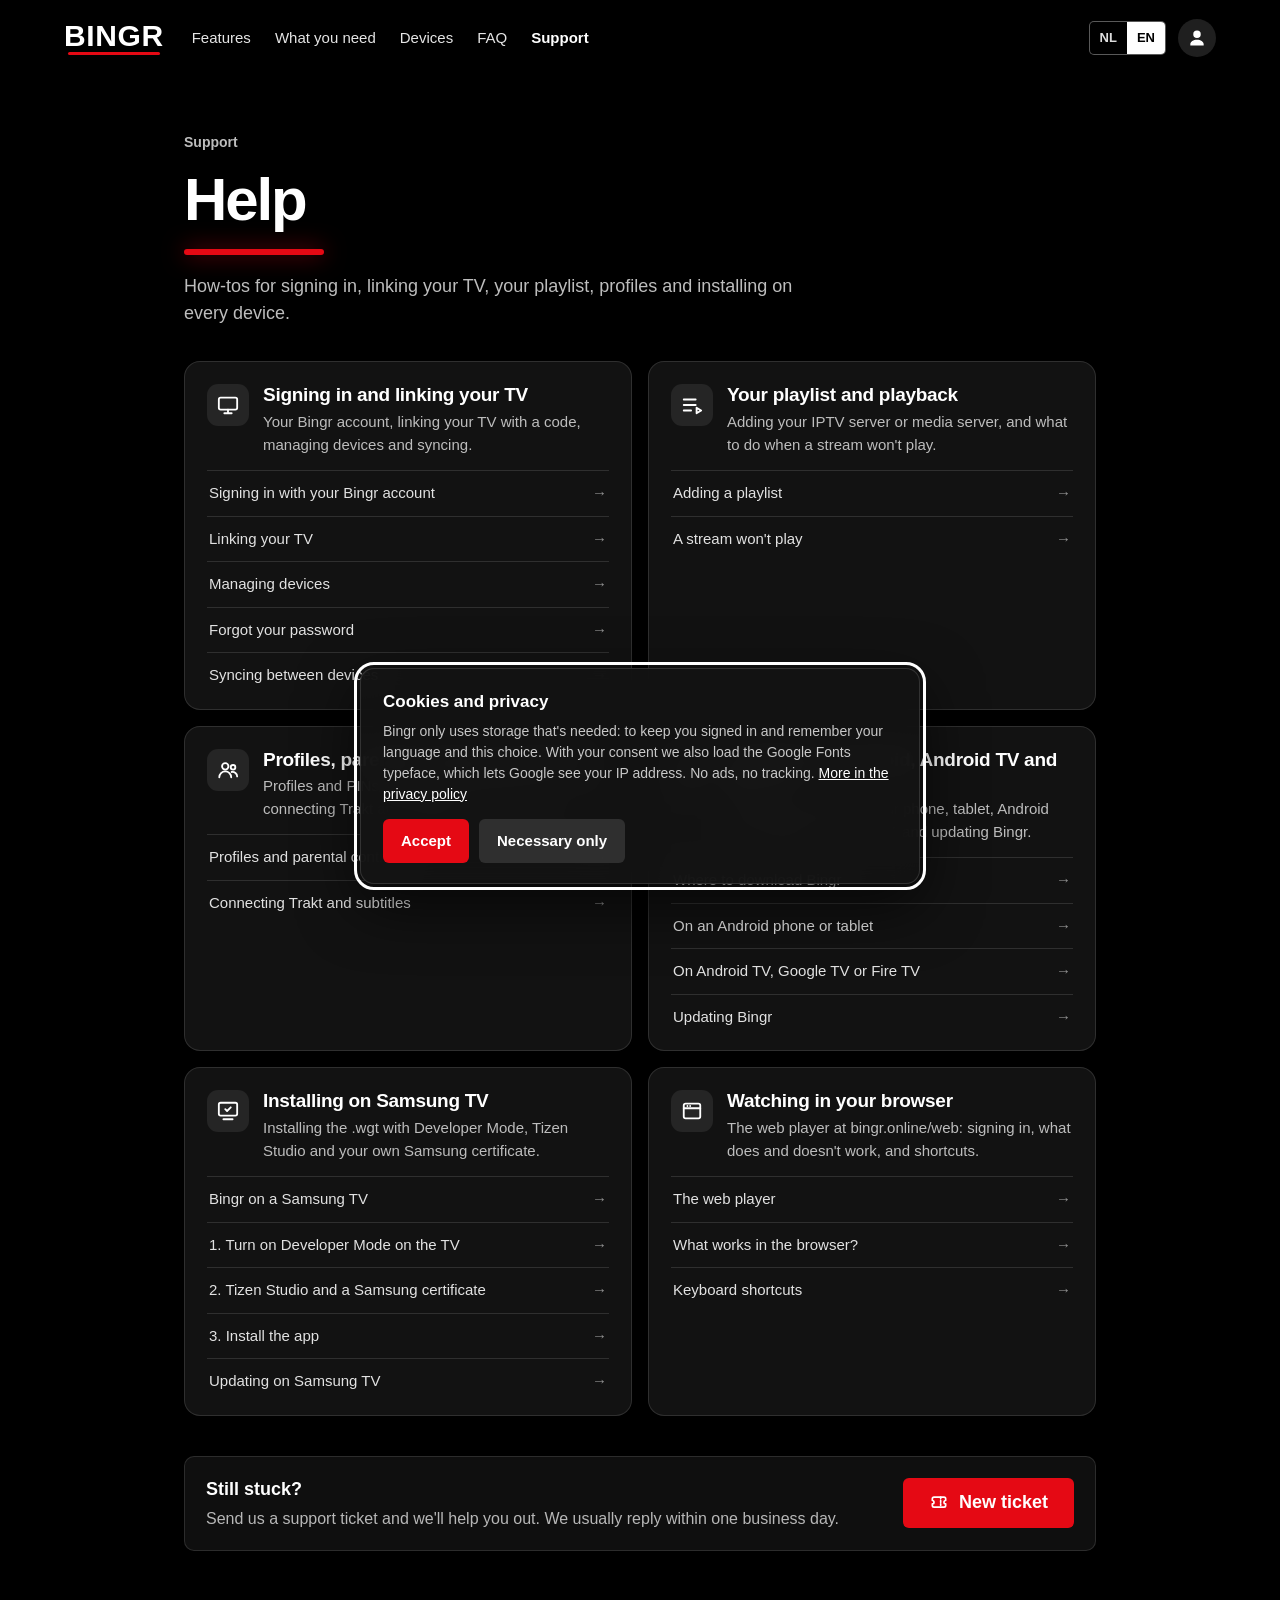
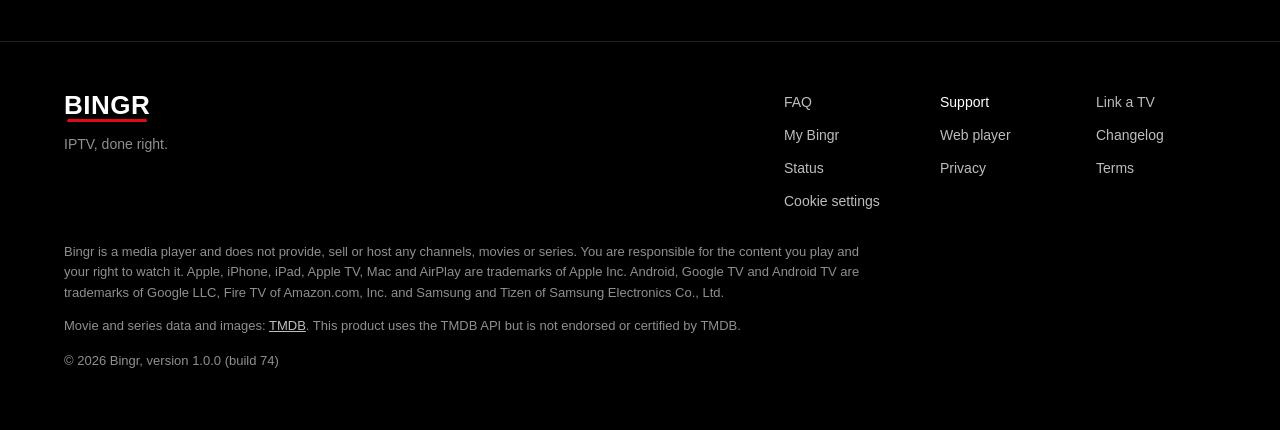
==== site/hulp/index.html @ 93a13988 "'Kijk in je browser' uit de bovenbalk, downloads tijdelijk niet beschikbaar, kijklimieten 1 en 3 Co-" ====
<!doctype html>
<html lang="nl">
<head>
<meta charset="utf-8">
<meta name="viewport" content="width=device-width, initial-scale=1">
<title>Hulp · Bingr Support</title>
<meta name="bingr-app" content="support">
<meta name="description" content="Hulp bij Bingr: inloggen, je tv koppelen, je IPTV-server toevoegen, installeren op Android, Fire TV en Samsung TV, en kijken in je browser.">
<meta property="og:title" content="Hulp · Bingr Support">
<meta property="og:description" content="Hulp bij Bingr: inloggen, je tv koppelen, je IPTV-server toevoegen, installeren op Android, Fire TV en Samsung TV, en kijken in je browser.">
<meta property="og:image" content="https://bingr.online/assets/img/en/tv_home.jpg">
<link rel="canonical" href="https://support.bingr.online/hulp/">
<meta name="theme-color" content="#000000">
<link rel="icon" href="../favicon.png">
<link rel="apple-touch-icon" href="../apple-touch-icon.png">
<link rel="stylesheet" href="../assets/css/site.css?v=2">
<link rel="stylesheet" href="../assets/css/support.css?v=97">
<script src="../assets/js/consent.js" data-base="https://bingr.online/"></script>
</head>
<body class="sub-page">
<nav id="nav" aria-label="Hoofdmenu">
  <div class="wrap">
    <a href="https://bingr.online/" class="logo" aria-label="Bingr">BINGR</a>
    <div class="links">
      <a href="https://bingr.online/index.html#features" data-s="nav.features">Functies</a>
      <a href="https://bingr.online/index.html#start" data-s="nav.start">Wat heb je nodig</a>
      <a href="https://bingr.online/index.html#download" data-s="nav.platforms">Apparaten</a>
      <a href="https://bingr.online/index.html#faq">FAQ</a>
      <a href="../" aria-current="page">Support</a>
    </div>
    <div class="right">
      <div class="lang" role="group" aria-label="Language"><button type="button" data-lang="nl">NL</button><button type="button" data-lang="en">EN</button></div>
      <span data-userbtn style="display:inline-flex"></span>
    </div>
  </div>
</nav>
<main><div class="wrap mid"><div data-l="nl">
<div class="crumbs" role="navigation" aria-label="Kruimelpad"><a href="../">Support</a></div>
<header class="phead"><h1 class="ttl">Hulp</h1><p class="sub">Uitleg over inloggen, je tv koppelen, je afspeellijst, profielen en installeren op elk apparaat.</p></header>
<div class="hcats"><section class="panel hcat"><a class="hcat-h" href="inloggen/"><span class="ic"><svg viewBox="0 0 24 24" fill="none" stroke="currentColor" stroke-width="2" stroke-linecap="round" stroke-linejoin="round" aria-hidden="true"><rect x="2" y="4" width="20" height="13" rx="2"/><path d="M8 21h8M12 17v4"/></svg></span><span><span class="h3">Inloggen en je tv koppelen</span><span class="lead">Je Bingr-account, je tv koppelen met een code, apparaten beheren en synchroniseren.</span></span></a><ul><li><a href="inloggen/#account">Inloggen met je Bingr-account</a></li><li><a href="inloggen/#koppelen">Je tv koppelen</a></li><li><a href="inloggen/#apparaten">Apparaten beheren</a></li><li><a href="inloggen/#wachtwoord">Wachtwoord vergeten</a></li><li><a href="inloggen/#sync">Synchroniseren tussen apparaten</a></li></ul></section><section class="panel hcat"><a class="hcat-h" href="afspeellijst/"><span class="ic"><svg viewBox="0 0 24 24" fill="none" stroke="currentColor" stroke-width="2" stroke-linecap="round" stroke-linejoin="round" aria-hidden="true"><path d="M3 6h13M3 12h13M3 18h8"/><path d="M17 15l5 3-5 3z"/></svg></span><span><span class="h3">Je afspeellijst en afspelen</span><span class="lead">Je IPTV-server of mediaserver toevoegen, en wat je doet als een stream niet afspeelt.</span></span></a><ul><li><a href="afspeellijst/#server">Een afspeellijst toevoegen</a></li><li><a href="afspeellijst/#afspelen">Een stream speelt niet af</a></li></ul></section><section class="panel hcat"><a class="hcat-h" href="profielen/"><span class="ic"><svg viewBox="0 0 24 24" fill="none" stroke="currentColor" stroke-width="2" stroke-linecap="round" stroke-linejoin="round" aria-hidden="true"><circle cx="9" cy="8" r="3.5"/><path d="M2.5 20a6.5 6.5 0 0 1 13 0"/><circle cx="17.5" cy="9" r="2.5"/><path d="M16 14.2a5 5 0 0 1 6 4.8"/></svg></span><span><span class="h3">Profielen, kinderslot en Trakt</span><span class="lead">Profielen en pincodes, een leeftijdsgrens instellen, en Trakt en ondertitels koppelen.</span></span></a><ul><li><a href="profielen/#profielen">Profielen en kinderslot</a></li><li><a href="profielen/#trakt">Trakt en ondertitels koppelen</a></li></ul></section><section class="panel hcat"><a class="hcat-h" href="installeren/"><span class="ic"><svg viewBox="0 0 24 24" fill="none" stroke="currentColor" stroke-width="2" stroke-linecap="round" stroke-linejoin="round" aria-hidden="true"><path d="M12 3v12M7 10l5 5 5-5"/><path d="M4 17v2a2 2 0 0 0 2 2h12a2 2 0 0 0 2-2v-2"/></svg></span><span><span class="h3">Installeren op Android, Android TV en Fire TV</span><span class="lead">De APK installeren op je telefoon, tablet, Android TV, Google TV of Fire TV, en Bingr bijwerken.</span></span></a><ul><li><a href="installeren/#installeren">Waar download je Bingr?</a></li><li><a href="installeren/#android">Op een Android-telefoon of -tablet</a></li><li><a href="installeren/#androidtv">Op Android TV, Google TV of Fire TV</a></li><li><a href="installeren/#updaten">Bingr bijwerken</a></li></ul></section><section class="panel hcat"><a class="hcat-h" href="samsung/"><span class="ic"><svg viewBox="0 0 24 24" fill="none" stroke="currentColor" stroke-width="2" stroke-linecap="round" stroke-linejoin="round" aria-hidden="true"><rect x="2" y="3" width="20" height="14" rx="2"/><path d="M7 21h10"/><path d="M9 10l2 2 4-4"/></svg></span><span><span class="h3">Installeren op Samsung TV</span><span class="lead">De .wgt installeren met de ontwikkelaarsmodus, Tizen Studio en een eigen Samsung-certificaat.</span></span></a><ul><li><a href="samsung/#samsung">Bingr op een Samsung TV</a></li><li><a href="samsung/#ontwikkelaarsmodus">1. Ontwikkelaarsmodus aanzetten op de tv</a></li><li><a href="samsung/#certificaat">2. Tizen Studio en een Samsung-certificaat</a></li><li><a href="samsung/#app">3. De app installeren</a></li><li><a href="samsung/#updaten">Samsung TV bijwerken</a></li></ul></section><section class="panel hcat"><a class="hcat-h" href="browser/"><span class="ic"><svg viewBox="0 0 24 24" fill="none" stroke="currentColor" stroke-width="2" stroke-linecap="round" stroke-linejoin="round" aria-hidden="true"><rect x="3" y="4" width="18" height="16" rx="2"/><path d="M3 9h18M7 6.5h.01M10 6.5h.01"/></svg></span><span><span class="h3">Kijken in je browser</span><span class="lead">De webspeler op bingr.online/web: inloggen, wat wel en niet werkt, en sneltoetsen.</span></span></a><ul><li><a href="browser/#browser">De webspeler</a></li><li><a href="browser/#beperkingen">Wat werkt er in de browser?</a></li><li><a href="browser/#sneltoetsen">Sneltoetsen</a></li></ul></section></div>
<div class="hfoot"><div class="ticket-cta"><div><b>Kom je er niet uit?</b><span>Stuur ons een supportticket, dan helpen we je verder. We reageren meestal binnen één werkdag.</span></div><a class="btn red" href="../nieuw/"><svg viewBox="0 0 24 24" fill="none" stroke="currentColor" stroke-width="2" stroke-linecap="round" stroke-linejoin="round" aria-hidden="true"><path d="M4 7a2 2 0 0 1 2-2h12a2 2 0 0 1 2 2v2a2 2 0 0 0 0 4v2a2 2 0 0 1-2 2H6a2 2 0 0 1-2-2v-2a2 2 0 0 0 0-4z"/><path d="M14 5v12" stroke-dasharray="2 2"/></svg>Nieuw ticket</a></div></div>
</div>
<div data-l="en" hidden>
<div class="crumbs" role="navigation" aria-label="Breadcrumb"><a href="../">Support</a></div>
<header class="phead"><h1 class="ttl">Help</h1><p class="sub">How-tos for signing in, linking your TV, your playlist, profiles and installing on every device.</p></header>
<div class="hcats"><section class="panel hcat"><a class="hcat-h" href="inloggen/"><span class="ic"><svg viewBox="0 0 24 24" fill="none" stroke="currentColor" stroke-width="2" stroke-linecap="round" stroke-linejoin="round" aria-hidden="true"><rect x="2" y="4" width="20" height="13" rx="2"/><path d="M8 21h8M12 17v4"/></svg></span><span><span class="h3">Signing in and linking your TV</span><span class="lead">Your Bingr account, linking your TV with a code, managing devices and syncing.</span></span></a><ul><li><a href="inloggen/#account">Signing in with your Bingr account</a></li><li><a href="inloggen/#koppelen">Linking your TV</a></li><li><a href="inloggen/#apparaten">Managing devices</a></li><li><a href="inloggen/#wachtwoord">Forgot your password</a></li><li><a href="inloggen/#sync">Syncing between devices</a></li></ul></section><section class="panel hcat"><a class="hcat-h" href="afspeellijst/"><span class="ic"><svg viewBox="0 0 24 24" fill="none" stroke="currentColor" stroke-width="2" stroke-linecap="round" stroke-linejoin="round" aria-hidden="true"><path d="M3 6h13M3 12h13M3 18h8"/><path d="M17 15l5 3-5 3z"/></svg></span><span><span class="h3">Your playlist and playback</span><span class="lead">Adding your IPTV server or media server, and what to do when a stream won't play.</span></span></a><ul><li><a href="afspeellijst/#server">Adding a playlist</a></li><li><a href="afspeellijst/#afspelen">A stream won't play</a></li></ul></section><section class="panel hcat"><a class="hcat-h" href="profielen/"><span class="ic"><svg viewBox="0 0 24 24" fill="none" stroke="currentColor" stroke-width="2" stroke-linecap="round" stroke-linejoin="round" aria-hidden="true"><circle cx="9" cy="8" r="3.5"/><path d="M2.5 20a6.5 6.5 0 0 1 13 0"/><circle cx="17.5" cy="9" r="2.5"/><path d="M16 14.2a5 5 0 0 1 6 4.8"/></svg></span><span><span class="h3">Profiles, parental controls and Trakt</span><span class="lead">Profiles and PINs, setting an age limit, and connecting Trakt and subtitles.</span></span></a><ul><li><a href="profielen/#profielen">Profiles and parental controls</a></li><li><a href="profielen/#trakt">Connecting Trakt and subtitles</a></li></ul></section><section class="panel hcat"><a class="hcat-h" href="installeren/"><span class="ic"><svg viewBox="0 0 24 24" fill="none" stroke="currentColor" stroke-width="2" stroke-linecap="round" stroke-linejoin="round" aria-hidden="true"><path d="M12 3v12M7 10l5 5 5-5"/><path d="M4 17v2a2 2 0 0 0 2 2h12a2 2 0 0 0 2-2v-2"/></svg></span><span><span class="h3">Installing on Android, Android TV and Fire TV</span><span class="lead">Installing the APK on your phone, tablet, Android TV, Google TV or Fire TV, and updating Bingr.</span></span></a><ul><li><a href="installeren/#installeren">Where to download Bingr</a></li><li><a href="installeren/#android">On an Android phone or tablet</a></li><li><a href="installeren/#androidtv">On Android TV, Google TV or Fire TV</a></li><li><a href="installeren/#updaten">Updating Bingr</a></li></ul></section><section class="panel hcat"><a class="hcat-h" href="samsung/"><span class="ic"><svg viewBox="0 0 24 24" fill="none" stroke="currentColor" stroke-width="2" stroke-linecap="round" stroke-linejoin="round" aria-hidden="true"><rect x="2" y="3" width="20" height="14" rx="2"/><path d="M7 21h10"/><path d="M9 10l2 2 4-4"/></svg></span><span><span class="h3">Installing on Samsung TV</span><span class="lead">Installing the .wgt with Developer Mode, Tizen Studio and your own Samsung certificate.</span></span></a><ul><li><a href="samsung/#samsung">Bingr on a Samsung TV</a></li><li><a href="samsung/#ontwikkelaarsmodus">1. Turn on Developer Mode on the TV</a></li><li><a href="samsung/#certificaat">2. Tizen Studio and a Samsung certificate</a></li><li><a href="samsung/#app">3. Install the app</a></li><li><a href="samsung/#updaten">Updating on Samsung TV</a></li></ul></section><section class="panel hcat"><a class="hcat-h" href="browser/"><span class="ic"><svg viewBox="0 0 24 24" fill="none" stroke="currentColor" stroke-width="2" stroke-linecap="round" stroke-linejoin="round" aria-hidden="true"><rect x="3" y="4" width="18" height="16" rx="2"/><path d="M3 9h18M7 6.5h.01M10 6.5h.01"/></svg></span><span><span class="h3">Watching in your browser</span><span class="lead">The web player at bingr.online/web: signing in, what does and doesn't work, and shortcuts.</span></span></a><ul><li><a href="browser/#browser">The web player</a></li><li><a href="browser/#beperkingen">What works in the browser?</a></li><li><a href="browser/#sneltoetsen">Keyboard shortcuts</a></li></ul></section></div>
<div class="hfoot"><div class="ticket-cta"><div><b>Still stuck?</b><span>Send us a support ticket and we'll help you out. We usually reply within one business day.</span></div><a class="btn red" href="../nieuw/"><svg viewBox="0 0 24 24" fill="none" stroke="currentColor" stroke-width="2" stroke-linecap="round" stroke-linejoin="round" aria-hidden="true"><path d="M4 7a2 2 0 0 1 2-2h12a2 2 0 0 1 2 2v2a2 2 0 0 0 0 4v2a2 2 0 0 1-2 2H6a2 2 0 0 1-2-2v-2a2 2 0 0 0 0-4z"/><path d="M14 5v12" stroke-dasharray="2 2"/></svg>New ticket</a></div></div>
</div></div></main>
<footer>
  <div class="wrap">
    <div class="top">
      <div><a href="https://bingr.online/" class="logo">BINGR</a><div style="margin-top:12px" data-s="foot.tag">IPTV zoals het hoort.</div></div>
      <div class="flinks">
        <a href="https://bingr.online/index.html#faq">FAQ</a>
        <a href="../" aria-current="page">Support</a>
        <a href="https://bingr.online/koppelen/" data-s="foot.pair">Tv koppelen</a>
        <a href="https://bingr.online/account/" data-s="foot.account">Mijn Bingr</a>
        <a href="https://bingr.online/web/" data-s="foot.web">Webspeler</a>
        <a href="https://bingr.online/changelog/">Changelog</a>
        <a href="https://bingr.online/status/">Status</a>
        <a href="https://bingr.online/privacy.html" data-s="foot.privacy">Privacy</a>
        <a href="https://bingr.online/voorwaarden/" data-s="foot.terms">Voorwaarden</a>
        <a href="#" data-consent-link onclick="BingrConsent.open();return false" data-s="foot.cookies">Cookie-instellingen</a>
      </div>
    </div>
    <p class="disc" data-s="foot.disc">Bingr is een mediaspeler en levert, verkoopt of host geen zenders, films of series. Je bent zelf verantwoordelijk voor de content die je afspeelt en het recht om die te bekijken. Apple, iPhone, iPad, Apple TV, Mac en AirPlay zijn handelsmerken van Apple Inc. Android, Google TV en Android TV zijn handelsmerken van Google LLC, Fire TV van Amazon.com, Inc. en Samsung en Tizen van Samsung Electronics Co., Ltd.</p>
    <p class="disc tmdb" data-s="foot.tmdb">Film- en seriegegevens en afbeeldingen: <a href="https://www.themoviedb.org" rel="noopener">TMDB</a>. Dit product gebruikt de TMDB API maar is niet goedgekeurd of gecertificeerd door TMDB.</p>
    <p class="copy">© <span id="yr">2026</span> Bingr, <span data-s="foot.version">versie</span> <span data-build></span></p>
  </div>
</footer>
<script src="../assets/js/site.js?v=2" data-base="../"></script>
<script src="../assets/js/page.js?v=1" data-title-en="Help · Bingr Support" data-legacy=""></script>
<script src="../assets/js/userbtn.js?v=94" data-base="https://bingr.online/"></script>
</body>
</html>
---- site/assets/css/site.css ----
/* Bingr: gedeelde stijl voor alle pagina's van bingr.online (niet voor /web).
   Bron is de homepage: kleuren, letters, navigatie, knoppen, kopjes, FAQ en footer.
   Alles onder "Subpagina's" geldt alleen voor pagina's met <body class="sub">. */
:root{
  --red:#E50914;--red-hi:#ff2a35;
  --bg:#000;--s1:#121212;--s2:#1c1c1c;
  --line:#ffffff1f;--txt:#fff;--sec:#bdbdbd;--dim:#8f8f8f;
  --ok:#46d369;--warn:#ffc56b;--bad:#ff6b6b;
  --max:1200px;--g:24px;
}
*{box-sizing:border-box;margin:0;padding:0}
html{scroll-behavior:smooth}
body{background:var(--bg);color:var(--txt);font-family:Inter,-apple-system,BlinkMacSystemFont,"SF Pro Display","Segoe UI",Roboto,"Helvetica Neue",Arial,sans-serif;-webkit-font-smoothing:antialiased;line-height:1.5;overflow-x:hidden}
a{color:inherit}
img{display:block;max-width:100%;height:auto}
svg{flex:none}
.wrap{max-width:var(--max);margin:0 auto;padding:0 var(--g)}
section{scroll-margin-top:84px}
:focus-visible{outline:3px solid #fff;outline-offset:3px;border-radius:6px}
.sr{position:absolute;width:1px;height:1px;overflow:hidden;clip:rect(0 0 0 0);white-space:nowrap}

/* wordmark: the red bar under BINGR is the brand's own signature */
.logo{font-weight:900;letter-spacing:.02em;position:relative;display:inline-block;padding-bottom:.16em;line-height:1;text-decoration:none}
.logo::after{content:"";position:absolute;left:4%;right:4%;bottom:0;height:.11em;border-radius:1em;background:var(--red)}

/* buttons (.btn zonder kleur is rood, zoals .btn.red) */
.btn{display:inline-flex;align-items:center;justify-content:center;gap:10px;font-weight:700;border-radius:6px;padding:14px 26px;font-size:18px;line-height:1.2;cursor:pointer;border:0;text-decoration:none;transition:background .15s;background:var(--red);color:#fff;font-family:inherit}
.btn:hover{background:var(--red-hi)}
.btn.red{background:var(--red);color:#fff}.btn.red:hover{background:var(--red-hi)}
.btn.ghost{background:#ffffff26;color:#fff;box-shadow:inset 0 0 0 1px #ffffff33}.btn.ghost:hover{background:#ffffff38}
.btn.sm{padding:8px 16px;font-size:14px;border-radius:5px}
.btn svg{width:20px;height:20px}
.btn:disabled{opacity:.6;cursor:default}
.store{display:inline-flex;align-items:center;gap:10px;background:#fff;color:#000;border-radius:10px;padding:9px 18px 9px 14px;font-weight:600;text-decoration:none;transition:background .15s}
.store:hover{background:#e6e6e6}
.store svg{width:26px;height:26px}
.store small{display:block;font-size:11px;font-weight:500;line-height:1.1}
.store b{display:block;font-size:18px;line-height:1.15;letter-spacing:-.01em}

/* nav */
nav{position:fixed;inset:0 0 auto 0;z-index:50;transition:background .3s}
nav.scrolled{background:#000000e6;backdrop-filter:blur(14px);-webkit-backdrop-filter:blur(14px);box-shadow:0 1px 0 var(--line)}
nav .wrap{display:flex;align-items:center;gap:28px;height:76px}
nav .logo{font-size:30px}
nav .links{display:flex;gap:24px;font-size:15px;font-weight:500;color:#e5e5e5}
nav .links a{text-decoration:none}
nav .links a:hover{color:#fff}
nav .right{margin-left:auto;display:flex;align-items:center;gap:12px}
.lang{display:flex;border:1px solid #ffffff59;border-radius:5px;overflow:hidden;font-size:13px;font-weight:600;background:#00000066}
.lang button{background:none;border:0;color:#ddd;padding:6px 10px;cursor:pointer;font:inherit}
.lang button.on{background:#fff;color:#000}

/* section headings */
.h2{font-size:clamp(28px,3.6vw,44px);font-weight:800;letter-spacing:-.025em;line-height:1.1}
.sub{color:var(--sec);font-size:18px;margin-top:10px;max-width:62ch}
.block{padding:70px 0}

/* faq */
.faq{max-width:900px}
.faq details{background:#2d2d2d;margin-bottom:8px}
.faq summary{list-style:none;cursor:pointer;padding:22px 24px;font-size:clamp(17px,2vw,21px);font-weight:500;display:flex;justify-content:space-between;align-items:center;gap:20px}
.faq summary:hover{background:#414141}
.faq summary::-webkit-details-marker{display:none}
.faq summary::after,.plus{content:"";flex:none;width:22px;height:22px;background:linear-gradient(#fff,#fff) center/22px 2px no-repeat,linear-gradient(#fff,#fff) center/2px 22px no-repeat;transition:transform .2s}
.faq details[open] summary::after{transform:rotate(45deg)}
.faq details .a{padding:22px 24px 26px;border-top:1px solid #000;color:#e2e2e2;font-size:17px;line-height:1.6}
.faq details .a a{color:#fff}

/* footer */
footer{border-top:1px solid var(--line);padding:50px 0 60px;color:var(--dim);font-size:14px}
footer .top{display:flex;justify-content:space-between;align-items:flex-start;gap:30px;flex-wrap:wrap}
footer .logo{font-size:26px;color:#fff}
footer .flinks{display:grid;grid-template-columns:repeat(3,minmax(120px,auto));gap:12px 36px}
footer .flinks a{color:var(--sec);text-decoration:underline;text-decoration-color:transparent}
footer .flinks a:hover{color:#fff;text-decoration-color:currentColor}
footer .flinks a[aria-current]{color:#fff}
footer .disc{margin-top:30px;max-width:820px;font-size:13px;line-height:1.6}
footer .copy{margin-top:14px;font-size:13px}
footer .tmdb{margin-top:12px}
footer .disc a{color:var(--sec)}

@media (prefers-reduced-motion:reduce){
  html{scroll-behavior:auto}
  *{transition:none!important}
}
/* menu voor smalle schermen: de knop zet assets/js/site.js erin (aria-expanded, Esc sluit) */
.navtoggle{display:none;width:40px;height:40px;border-radius:6px;border:1px solid #ffffff59;background:#00000066;color:#fff;cursor:pointer;padding:0;place-items:center;font:inherit}
.navtoggle:hover{background:#ffffff1f}
.navtoggle svg{width:22px;height:22px}
.navtoggle path{transition:transform .2s,opacity .2s;transform-origin:12px 12px}
nav.menu-open .navtoggle .l1{transform:translateY(5px) rotate(45deg)}
nav.menu-open .navtoggle .l2{opacity:0}
nav.menu-open .navtoggle .l3{transform:translateY(-5px) rotate(-45deg)}
@media (max-width:980px){
  nav .links{display:none}
  .navtoggle{display:inline-grid}
  nav.menu-open{background:#000000f2;backdrop-filter:blur(14px);-webkit-backdrop-filter:blur(14px)}
  nav.menu-open .links{display:flex;flex-direction:column;gap:0;position:absolute;left:0;right:0;top:100%;background:#000000f2;border-bottom:1px solid var(--line);padding:6px var(--g) 14px;font-size:17px}
  nav.menu-open .links a{padding:13px 0;border-bottom:1px solid #ffffff14}
  nav.menu-open .links a:last-child{border-bottom:0}
}
@media (max-width:640px){
  :root{--g:16px}
  nav .wrap{height:64px;gap:12px}
  nav .logo{font-size:24px}
  nav .navweb{display:none}
  .block{padding:54px 0}
  .faq details .a{font-size:16px}
  footer .flinks{grid-template-columns:repeat(2,1fr)}
}

/* ================= Subpagina's ================= */
.sub-page main{display:block;padding:132px 0 90px;min-height:70vh}
.sub-page main>.wrap.narrow{max-width:868px}
.sub-page main>.wrap.mid{max-width:960px}
.hidden{display:none!important}
.muted{color:var(--sec);font-size:15px}
.ok{color:var(--ok)}
.err{color:var(--bad);font-size:14px;margin-top:14px;min-height:1px}
.err:empty{margin-top:0}

/* paginakop: de rode balk van de homepage-titel, links uitgelijnd */
.ttl{font-size:clamp(36px,5.4vw,60px);font-weight:900;line-height:1.04;letter-spacing:-.035em;text-wrap:balance}
.ttl::after{content:"";display:block;width:min(140px,40%);height:6px;border-radius:6px;background:var(--red);margin-top:18px;box-shadow:0 0 22px #e50914aa}
.phead{margin-bottom:34px}
.phead .sub{margin-top:18px}

/* kaart (zelfde als de downloadkaarten) */
.panel{background:var(--s1);border:1px solid var(--line);border-radius:16px;padding:26px}
.panel+.panel{margin-top:16px}
.h3{font-size:22px;font-weight:800;letter-spacing:-.015em;line-height:1.2}
.panel .lead{color:var(--sec);font-size:15px;margin-top:4px}

/* melding met icoon (zelfde als "Je hebt je eigen IPTV-server nodig") */
.need{display:flex;gap:16px;align-items:flex-start;padding:18px 22px;border-radius:12px;background:#1a1a1aeb;border:1px solid #e5091480;text-align:left}
.need .ic{flex:none;width:42px;height:42px;border-radius:10px;background:var(--red);display:grid;place-items:center}
.need .ic svg{width:24px;height:24px;color:#fff}
.need p{color:#dcdcdc;font-size:15px;margin:0}
.need b{color:#fff}

/* formulieren */
.sub-page input:not([type=checkbox]):not([type=radio]),.sub-page .fsel select,.sub-page .form select{width:100%;font:inherit;font-size:16px;color:#fff;background:var(--s2);border:1px solid #ffffff26;border-radius:6px;padding:15px 14px;outline:none;transition:border-color .15s}
.sub-page input:not([type=checkbox]):not([type=radio]):focus,.sub-page .fsel select:focus,.sub-page .form select:focus{border-color:#fff}
.sub-page input::placeholder{color:#8a8a8a}
.sub-page input[type=checkbox]{accent-color:var(--red);width:18px;height:18px}
.sub-page select{appearance:none;-webkit-appearance:none;background-image:url("data:image/svg+xml,%3Csvg xmlns='http://www.w3.org/2000/svg' width='12' height='8'%3E%3Cpath d='M1 1l5 5 5-5' stroke='%23ddd' stroke-width='2' fill='none'/%3E%3C/svg%3E")!important;background-repeat:no-repeat!important;background-position:right 14px center!important;padding-right:38px!important;cursor:pointer}
input.code{text-transform:uppercase;letter-spacing:.35em;text-align:center;font-size:28px!important;font-weight:800}
.fields label{display:block;margin-top:14px}
.pw{position:relative}
.pw button{position:absolute;right:8px;top:50%;transform:translateY(-50%);background:none;border:0;color:var(--sec);font:inherit;font-size:14px;font-weight:600;cursor:pointer;padding:6px 8px;border-radius:5px}
.pw button:hover{color:#fff}
.btn.full{display:flex;width:100%;margin-top:22px}
.btn.danger{background:none;color:#ff8a8a;box-shadow:inset 0 0 0 1px #ff6b6b66}.btn.danger:hover{background:#ff6b6b1a}
.alinks{margin-top:22px;color:var(--sec);font-size:15px}
.alinks a{color:#fff;font-weight:600;text-decoration:none;cursor:pointer}
.alinks a:hover{text-decoration:underline}

/* inlog- en klaar-kaart (koppelen, reset, afmelden, Mijn Bingr) */
.authcard{max-width:480px;margin:0 auto;padding:40px 36px 36px}
.authcard h1{font-size:clamp(30px,4vw,38px);font-weight:900;letter-spacing:-.03em;line-height:1.1}
.authcard h1::after{content:"";display:block;width:72px;height:5px;border-radius:5px;background:var(--red);margin:14px 0 16px;box-shadow:0 0 18px #e50914aa}
.authcard p{color:#d4d4d4;font-size:16px;line-height:1.55}
.authcard p.muted{color:var(--sec);font-size:15px}
.done{text-align:center}
.done h1::after{margin-left:auto;margin-right:auto}
.done .big{width:64px;height:64px;border-radius:16px;background:var(--red);display:grid;place-items:center;font-size:32px;font-weight:800;margin:0 auto 22px;line-height:1}

/* lange tekst (support, privacy) */
.prose{max-width:76ch}
.prose h2{font-size:clamp(22px,2.6vw,28px);font-weight:800;letter-spacing:-.02em;line-height:1.2;margin:46px 0 10px;scroll-margin-top:96px}
.prose p,.prose li{color:#d4d4d4;font-size:17px;line-height:1.65}
.prose p+p{margin-top:12px}
.prose ul{padding-left:22px;margin-top:8px}
.prose li{margin-top:6px}
.prose li::marker{color:var(--red)}
.prose a{color:#fff;text-underline-offset:2px}
.prose code{background:var(--s2);border:1px solid var(--line);border-radius:5px;padding:1px 6px;font-size:15px}
.prose .need,.prose .panel{margin-top:30px}
.prose .panel p{color:#e2e2e2}

/* subpagina's op een telefoon */
@media (max-width:640px){
  .sub-page main{padding:100px 0 64px}
  .phead{margin-bottom:26px}
  .panel{padding:20px}
  .authcard{padding:28px 20px 24px}
  .prose p,.prose li{font-size:16px}
}
/* support: knop naar het ticketsysteem (support.bingr.online) */
.ticket-cta{display:flex;align-items:center;justify-content:space-between;gap:16px 24px;flex-wrap:wrap;margin:-10px 0 34px;padding:20px 22px;border-radius:10px;background:#ffffff0f;box-shadow:inset 0 0 0 1px #ffffff1f}
.ticket-cta div{display:flex;flex-direction:column;gap:4px}
.ticket-cta b{font-size:18px}
.ticket-cta span{color:#ffffffb3}
@media (max-width:560px){.ticket-cta .btn{width:100%}}
---- site/assets/css/support.css ----
/* Bingr Support: aanvullingen op assets/css/site.css (kopie van bingr.online; daar niets aan wijzigen).
   Zelfde kleuren, kaarten, knoppen en velden; alleen wat de supportsite extra nodig heeft. */
.sub-page main>.wrap.mid{max-width:960px}
.small-note{margin-top:28px}
.small-note a{color:#fff;font-weight:600}

/* home: drie kaarten */
.cards{display:grid;grid-template-columns:1.25fr 1fr 1fr;gap:16px}
.card{display:flex;flex-direction:column;align-items:flex-start;gap:8px;text-decoration:none;transition:border-color .15s,transform .15s,background .15s;min-height:250px}
.card:hover{border-color:#ffffff40;transform:translateY(-2px)}
.card .ic{width:46px;height:46px;border-radius:12px;background:#ffffff14;display:grid;place-items:center;margin-bottom:8px}
.card .ic svg{width:24px;height:24px}
.card.hero{background:radial-gradient(ellipse 90% 80% at 0% 100%,#e5091433,transparent 70%),var(--s1);border-color:#e5091466}
.card.hero .ic{background:var(--red)}
.card .lead{flex:1}
.card .btn{margin-top:12px}
.h2s{font-size:22px;font-weight:800;letter-spacing:-.015em;margin:48px 0 14px}
.topics{display:grid;grid-template-columns:1fr 1fr;gap:8px}
.topic{display:flex;justify-content:space-between;align-items:center;gap:12px;background:#2d2d2d;padding:18px 20px;text-decoration:none;font-size:17px;font-weight:500;transition:background .15s}
.topic:hover{background:#414141}
.topic .arr{color:var(--sec);transition:transform .15s}
.topic:hover .arr{transform:translateX(3px);color:#fff}
.duo{display:grid;grid-template-columns:1fr 1fr;gap:16px;margin-top:40px}
a.need{text-decoration:none;border-color:#ffffff26;transition:border-color .15s}
a.need:hover{border-color:#ffffff59}
.need.st .ic{background:#2b2b2b}

/* formulier */
.form label{display:block;margin-top:16px}
.form .grid2 label{margin-top:16px}
.form>label:first-child,.form .grid2{margin-top:0}
.grid2{display:grid;grid-template-columns:1fr 1fr;gap:0 16px}
.lbl{display:block;font-size:14px;font-weight:600;color:#e2e2e2;margin-bottom:7px}
.opt{color:var(--dim);font-weight:500}
.sub-page textarea{width:100%;font:inherit;font-size:16px;line-height:1.55;color:#fff;background:var(--s2);border:1px solid #ffffff26;border-radius:6px;padding:14px;outline:none;resize:vertical;min-height:120px;transition:border-color .15s;display:block}
.sub-page textarea:focus{border-color:#fff}
.sub-page textarea::placeholder{color:#8a8a8a}
.sub-page select:invalid{color:#8a8a8a}
.sub-page select option{background:var(--s2);color:#fff}
.count{display:block;text-align:right;font-size:12px;color:var(--dim);margin-top:6px;font-variant-numeric:tabular-nums}
.count.warn{color:var(--warn)}
.hp{position:absolute!important;left:-9999px;width:1px;height:1px;overflow:hidden}
.frow{display:flex;align-items:center;justify-content:space-between;gap:16px;margin-top:18px;flex-wrap:wrap}
.frow.top{margin:0 0 14px}
.frow .btn{flex:none}
.fine{font-size:13px;max-width:52ch;line-height:1.5}
.fine a{color:#fff}
.who{color:var(--sec);font-size:15px;margin:0 0 14px}
.who a,.who b{color:#fff}
.who a{font-weight:600}
input.invalid,select.invalid,textarea.invalid{border-color:var(--bad)!important}
/* apparaat en app-versie (ingelogd: keuzelijsten met de apparaten van het account) */
.fld{margin-top:16px;min-width:0}
.form .fld>label.lbl{margin-top:0}
#device:not(.hidden)+#platRow,#versionSel:not(.hidden)+input{margin-top:8px}
.fld select{text-overflow:ellipsis}
.fhint{font-size:13px;line-height:1.45;color:var(--dim);margin:7px 0 0}
.fhint a{color:#fff;font-weight:600;text-decoration:underline;text-underline-offset:3px;text-decoration-color:#ffffff59}
.fhint a:hover{text-decoration-color:#fff}

/* bevestiging */
.tkno{font-size:clamp(40px,6vw,56px);font-weight:900;letter-spacing:-.03em;line-height:1;font-variant-numeric:tabular-nums}
.done .tkno{margin:6px 0 14px}
.done .alinks{text-align:center}

/* ticketpagina */
.back{display:inline-block;color:var(--sec);text-decoration:none;font-size:15px;font-weight:600;margin-bottom:18px}
.back:hover{color:#fff}
.back::before{content:"← "}
.tkhead{margin-bottom:26px}
.eyebrow{font-size:13px;font-weight:700;letter-spacing:.12em;text-transform:uppercase;color:var(--dim)}
.tkrow{display:flex;align-items:center;gap:14px;flex-wrap:wrap;margin-top:4px}
.tksubj{font-size:clamp(20px,2.6vw,26px);font-weight:800;letter-spacing:-.02em;line-height:1.25;margin-top:10px;word-break:break-word}
.tksubj::after{content:"";display:block;width:72px;height:5px;border-radius:5px;background:var(--red);margin-top:16px;box-shadow:0 0 18px #e50914aa}
.tkmeta{display:flex;flex-wrap:wrap;gap:6px 18px;color:var(--sec);font-size:14px;margin-top:16px}
.tkmeta b{color:#fff;font-weight:600}
.sbadge{display:inline-block;font-size:13px;font-weight:700;border-radius:999px;padding:4px 12px;white-space:nowrap;line-height:1.4;border:1px solid transparent}
.sbadge.new{background:#e5091426;color:#ff8a8f;border-color:#e5091459}
.sbadge.open{background:#2f7cf624;color:#8cb8ff;border-color:#2f7cf64d}
.sbadge.pending{background:#f5a5241f;color:#ffc56b;border-color:#f5a52447}
.sbadge.resolved{background:#46d36924;color:var(--ok);border-color:#46d36940}
.sbadge.closed{background:#ffffff14;color:var(--sec);border-color:#ffffff1f}
.thread{display:flex;flex-direction:column;gap:12px}
.msg{background:var(--s1);border:1px solid var(--line);border-radius:16px;padding:18px 20px;max-width:88%;align-self:flex-start}
.msg.support{align-self:flex-end;background:linear-gradient(150deg,#2a1013 0%,#171717 70%);border-color:#e5091459}
.msg .mh{display:flex;gap:10px;align-items:baseline;flex-wrap:wrap;font-size:14px}
.msg .mh b{font-size:15px}
.msg.support .mh b{color:#ff8a8f}
.msg .mh span{color:var(--dim);font-size:13px}
.msg .mb{margin-top:8px;white-space:pre-wrap;word-break:break-word;color:#e2e2e2;font-size:16px;line-height:1.6}
.msg .mb a{color:#fff}
.msg.event{align-self:center;background:none;border:0;padding:2px 0;color:var(--dim);font-size:13px;max-width:none}
.msg.event b{color:#d6d6d6;font-weight:600}
.reply{margin-top:22px}
#closed{margin-top:22px}
#closed a{color:#fff;font-weight:600}

/* lijsten met tickets */
.tlist{padding:6px 0}
.trow{display:grid;grid-template-columns:auto 1fr auto;gap:4px 18px;align-items:center;padding:16px 24px;text-decoration:none;border-top:1px solid var(--line)}
.trow:first-child{border-top:0}
.trow:hover{background:#ffffff08}
.trow .n{font-weight:800;font-variant-numeric:tabular-nums;color:var(--sec)}
.trow .s{font-weight:700;font-size:16px;min-width:0;overflow:hidden;text-overflow:ellipsis;white-space:nowrap}
.trow .m{grid-column:2 / 3;color:var(--dim);font-size:13px}
.trow .b{grid-row:1 / span 2;grid-column:3}
.trow .dot{display:inline-block;width:8px;height:8px;border-radius:50%;background:var(--red);margin-right:6px;vertical-align:2px;box-shadow:0 0 0 3px #e5091433}
.tlist .empty{padding:22px 24px;color:var(--sec)}
.local{max-width:480px;margin:16px auto 0;padding:24px 0 8px}
.local h2,.local .lead{padding:0 24px}
.local .tlist{margin-top:10px;padding:0}

/* hulp: categorieën op de home en /hulp/, artikelen met zijbalk */
.tbar{margin:-6px 0 0}
.ticket-cta .acts{display:flex;flex-direction:row;gap:10px;flex-wrap:wrap}
.h2row{display:flex;align-items:baseline;justify-content:space-between;gap:16px;margin:48px 0 14px}
.h2row .h2s{margin:0}
.more{color:var(--sec);text-decoration:none;font-weight:600;font-size:15px;white-space:nowrap}
.more:hover{color:#fff}
.hgrid{display:grid;grid-template-columns:repeat(3,1fr);gap:16px}
.hcard{display:flex;flex-direction:column;align-items:flex-start;gap:6px;text-decoration:none;padding:22px;transition:border-color .15s,transform .15s}
.hcard:hover{border-color:#ffffff40;transform:translateY(-2px)}
.hgrid .panel+.panel,.hcats .panel+.panel{margin-top:0}
.hcard .ic,.hcat .ic{width:42px;height:42px;border-radius:11px;background:#ffffff14;display:grid;place-items:center;margin-bottom:6px;flex:none}
.hcard .ic svg,.hcat .ic svg{width:22px;height:22px}
.hcard .h3{font-size:19px}
.hcard .lead{flex:1;margin-top:0}
.hcard .cnt{margin-top:10px;font-size:14px;font-weight:600;color:var(--sec)}
.hcard:hover .cnt{color:#fff}
.cards.two{grid-template-columns:1.25fr 1fr}
.cards.two .card{min-height:0}
.crumbs{display:flex;gap:8px;align-items:center;font-size:14px;color:var(--dim);margin-bottom:16px}
.crumbs a{color:var(--sec);text-decoration:none;font-weight:600}
.crumbs a:hover{color:#fff}
.hcats{display:grid;grid-template-columns:1fr 1fr;gap:16px}
.hcat{padding:22px}
.hcat-h{display:flex;gap:14px;align-items:flex-start;text-decoration:none}
.hcat-h .h3{display:block;font-size:19px}
.hcat-h:hover .h3{text-decoration:underline;text-underline-offset:3px}
.hcat-h .lead{display:block;margin-top:4px}
.hcat ul{list-style:none;margin:14px 0 0;padding:0;border-top:1px solid var(--line)}
.hcat li a{display:flex;justify-content:space-between;gap:12px;padding:11px 2px;border-bottom:1px solid var(--line);color:#e2e2e2;text-decoration:none;font-size:15px}
.hcat li:last-child a{border-bottom:0;padding-bottom:0}
.hcat li a::after{content:"→";color:var(--dim);transition:transform .15s}
.hcat li a:hover{color:#fff}
.hcat li a:hover::after{color:#fff;transform:translateX(3px)}
.hfoot{margin-top:40px}
.hfoot .ticket-cta,.hdoc .ticket-cta{margin:0}
.hdoc{display:grid;grid-template-columns:minmax(0,1fr) 250px;gap:56px;align-items:start}
.hdoc .prose>h2:first-child{margin-top:0}
.hdoc .prose .ticket-cta{margin-top:44px}
.hdoc .prose .muted{margin-top:14px}
.prose kbd{display:inline-block;min-width:26px;text-align:center;background:var(--s2);border:1px solid #ffffff33;border-bottom-width:2px;border-radius:5px;padding:0 6px;font:600 14px/1.6 inherit;color:#fff}
.hnav{position:sticky;top:96px;display:flex;flex-direction:column;gap:2px;border-left:1px solid var(--line);padding-left:14px}
.hnav-t{font-size:12px;font-weight:700;letter-spacing:.12em;text-transform:uppercase;color:var(--dim);margin:0 0 8px 10px}
.hnav a{display:block;padding:7px 10px;border-radius:7px;color:var(--sec);text-decoration:none;font-size:15px;line-height:1.35}
.hnav a:hover{color:#fff;background:#ffffff0d}
.hnav a.on{color:#fff;font-weight:700;background:#ffffff14}
.hnav .toc{display:flex;flex-direction:column;margin:2px 0 8px}
.hnav .toc a{font-size:14px;padding:5px 10px 5px 22px;color:var(--dim)}
.hnav .toc a:hover{color:#fff}
@media (max-width:900px){
  .hgrid{grid-template-columns:1fr 1fr}
  .hdoc{grid-template-columns:1fr;gap:40px}
  .hnav{position:static;border-left:0;padding-left:0;border-top:1px solid var(--line);padding-top:22px}
  .hnav .toc{display:none}
}
@media (max-width:640px){
  .hgrid,.hcats,.cards.two{grid-template-columns:1fr}
  .hcard{flex-direction:row;flex-wrap:wrap;align-items:center;column-gap:14px}
  .hcard .ic{margin:0}
  .hcard .h3{flex:1;min-width:0}
  .hcard .lead{flex-basis:100%}
  .hcard .cnt{display:none}
  .ticket-cta .acts{width:100%}
  .ticket-cta .acts .btn{flex:1 1 100%}
  .ticket-cta .acts .btn.red{order:-1}
}

@media (max-width:820px){
  .cards{grid-template-columns:1fr}
  .card{min-height:0}
  .topics,.duo{grid-template-columns:1fr}
}
@media (max-width:640px){
  .grid2{grid-template-columns:1fr}
  .frow{flex-direction:column-reverse;align-items:stretch}
  .frow .btn{width:100%}
  .frow.top{flex-direction:row;align-items:center}
  .frow.top .btn{width:auto}
  .msg{max-width:100%;padding:16px}
  .trow{grid-template-columns:auto 1fr;padding:14px 18px}
  .trow .b{grid-row:auto;grid-column:1 / -1;justify-self:start}
  .trow .s{white-space:normal}
  .topic{padding:16px 18px;font-size:16px}
}
.cards .panel+.panel{margin-top:0}
nav .links a[aria-current]{color:#fff;font-weight:700}

/* nieuw ticket: inloggen op het formulier (support heeft een eigen login, los van bingr.online) */
.loginbox{border:1px solid #e5091466;background:linear-gradient(180deg,#e509141a,#e5091408);border-radius:12px;padding:18px 18px 16px;margin:0 0 22px}
.lbhead{display:flex;gap:14px;justify-content:space-between;align-items:flex-start}
.loginbox h2{font-size:18px;font-weight:800;letter-spacing:-.01em;line-height:1.3}
.lbtext{color:var(--sec);font-size:14px;line-height:1.5;margin-top:4px;max-width:70ch}
.lbskip{flex:none;background:none;border:0;color:var(--dim);font:inherit;font-size:13px;font-weight:600;cursor:pointer;padding:2px 0;text-decoration:underline;text-underline-offset:3px}
.lbskip:hover{color:#fff}
.lbrow{display:grid;grid-template-columns:1fr 1fr auto;gap:10px;margin-top:14px;align-items:stretch}
.form .lbrow label{margin-top:0}
.sub-page .lbrow input:not([type=checkbox]){padding:11px 12px}
.lbrow .btn{white-space:nowrap}
.loginbox .err{margin-top:8px}
.lbfoot{font-size:13px;color:var(--dim);margin-top:10px}
.lbfoot a{color:#fff;font-weight:600}
.lbcollapsed{margin:0 0 18px}
.fhint.bad{color:#ff8a8f}
.dbg{margin-top:18px;max-height:340px;overflow:auto;background:#0a0a0a;border:1px dashed #ffffff40;border-radius:8px;padding:12px;font:12px/1.45 ui-monospace,SFMono-Regular,Menlo,monospace;color:#cfcfcf;white-space:pre-wrap;word-break:break-word}
@media (max-width:640px){.lbrow{grid-template-columns:1fr}.lbhead{flex-direction:column;gap:6px}}
/* build 97: Mijn tickets: "Nieuw antwoord" (was een style-attribuut) en de knop "Vergeet tickets op dit apparaat" */
.trow .new-reply{color:#ff8a8f}
.local-acts{padding:10px 24px 8px;border-top:1px solid var(--line)}
.linkbtn{background:none;border:0;padding:0;font:inherit;font-size:14px;color:var(--sec);text-decoration:underline;cursor:pointer}
.linkbtn:hover{color:#fff}
.linkbtn:focus-visible{outline:2px solid #fff;outline-offset:3px;border-radius:2px}
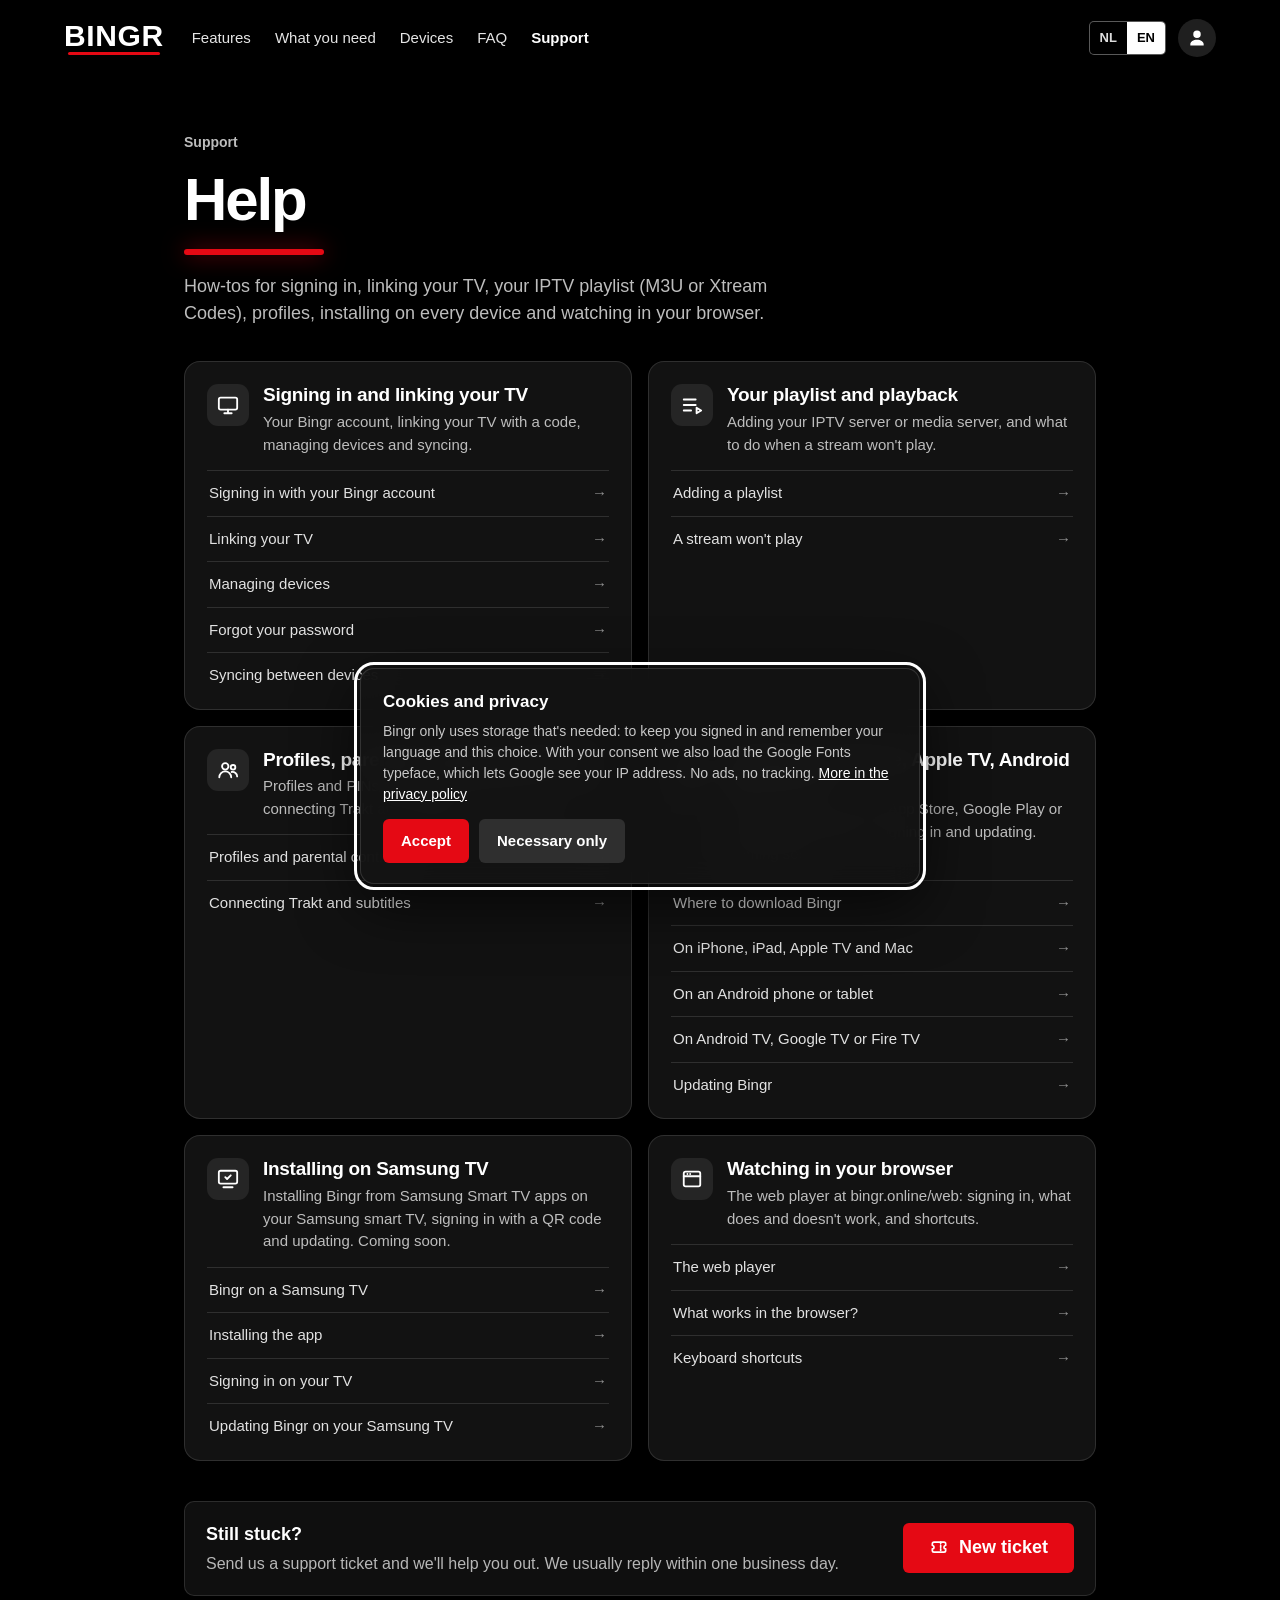
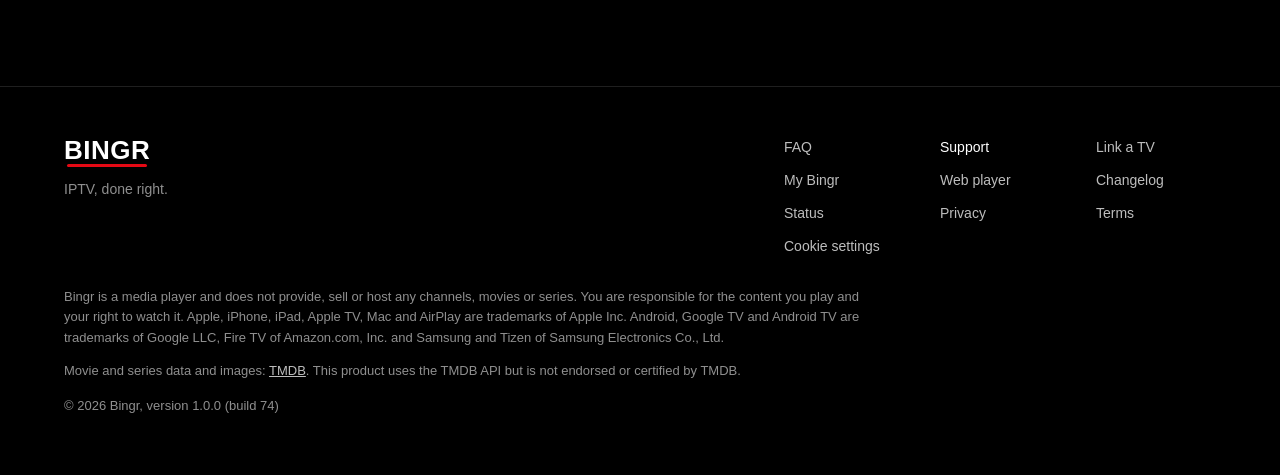
==== commit 1c49db5f: "Installeren via de stores (binnenkort), SEO: titels, beschrijvingen, structured data, sitemap en rob" ====
--- a/site/hulp/index.html
+++ b/site/hulp/index.html
@@ -3,18 +3,31 @@
 <head>
 <meta charset="utf-8">
 <meta name="viewport" content="width=device-width, initial-scale=1">
-<title>Hulp · Bingr Support</title>
+<title data-en="Bingr help · Bingr Support">Hulp bij Bingr · Bingr Support</title>
 <meta name="bingr-app" content="support">
-<meta name="description" content="Hulp bij Bingr: inloggen, je tv koppelen, je IPTV-server toevoegen, installeren op Android, Fire TV en Samsung TV, en kijken in je browser.">
-<meta property="og:title" content="Hulp · Bingr Support">
-<meta property="og:description" content="Hulp bij Bingr: inloggen, je tv koppelen, je IPTV-server toevoegen, installeren op Android, Fire TV en Samsung TV, en kijken in je browser.">
-<meta property="og:image" content="https://bingr.online/assets/img/en/tv_home.jpg">
-<link rel="canonical" href="https://support.bingr.online/hulp/">
+<meta name="description" content="Uitleg over Bingr: inloggen, je tv koppelen, je IPTV-afspeellijst (M3U, Xtream Codes) toevoegen, profielen, installeren uit de stores en kijken in je browser." data-en="How-tos for Bingr: signing in, linking your TV, adding your IPTV playlist (M3U, Xtream Codes), profiles, installing and watching in your browser.">
+<!-- NL/EN: ?lang=nl en ?lang=en zijn de taalversies, zonder ?lang= de browsertaal; canonical via assets/js/site.js -->
+<link rel="alternate" hreflang="nl" href="https://support.bingr.online/hulp/?lang=nl">
+<link rel="alternate" hreflang="en" href="https://support.bingr.online/hulp/?lang=en">
+<link rel="alternate" hreflang="x-default" href="https://support.bingr.online/hulp/">
+<meta property="og:type" content="website">
+<meta property="og:site_name" content="Bingr Support">
+<meta property="og:locale" content="nl_NL">
+<meta property="og:locale:alternate" content="en_GB">
+<meta property="og:title" content="Hulp bij Bingr · Bingr Support" data-en="Bingr help · Bingr Support">
+<meta property="og:description" content="Uitleg over Bingr: inloggen, je tv koppelen, je IPTV-afspeellijst (M3U, Xtream Codes) toevoegen, profielen, installeren uit de stores en kijken in je browser." data-en="How-tos for Bingr: signing in, linking your TV, adding your IPTV playlist (M3U, Xtream Codes), profiles, installing and watching in your browser.">
+<meta property="og:url" content="https://support.bingr.online/hulp/">
+<meta property="og:image" content="https://bingr.online/assets/img/nl/tv_home.jpg">
+<meta property="og:image:width" content="1400">
+<meta property="og:image:height" content="788">
+<meta name="twitter:card" content="summary_large_image">
+<!-- structured data (JSON-LD): geen uitvoerbaar script, valt dus niet onder script-src van de CSP -->
+<script type="application/ld+json">{"@context": "https://schema.org", "@type": "BreadcrumbList", "itemListElement": [{"@type": "ListItem", "position": 1, "name": "Support", "item": "https://support.bingr.online/"}, {"@type": "ListItem", "position": 2, "name": "Hulp", "item": "https://support.bingr.online/hulp/"}]}</script>
 <meta name="theme-color" content="#000000">
 <link rel="icon" href="../favicon.png">
 <link rel="apple-touch-icon" href="../apple-touch-icon.png">
 <link rel="stylesheet" href="../assets/css/site.css?v=2">
-<link rel="stylesheet" href="../assets/css/support.css?v=97">
+<link rel="stylesheet" href="../assets/css/support.css?v=98">
 <script src="../assets/js/consent.js" data-base="https://bingr.online/"></script>
 </head>
 <body class="sub-page">
@@ -22,10 +35,10 @@
   <div class="wrap">
     <a href="https://bingr.online/" class="logo" aria-label="Bingr">BINGR</a>
     <div class="links">
-      <a href="https://bingr.online/index.html#features" data-s="nav.features">Functies</a>
-      <a href="https://bingr.online/index.html#start" data-s="nav.start">Wat heb je nodig</a>
-      <a href="https://bingr.online/index.html#download" data-s="nav.platforms">Apparaten</a>
-      <a href="https://bingr.online/index.html#faq">FAQ</a>
+      <a href="https://bingr.online/#features" data-s="nav.features">Functies</a>
+      <a href="https://bingr.online/#start" data-s="nav.start">Wat heb je nodig</a>
+      <a href="https://bingr.online/#download" data-s="nav.platforms">Apparaten</a>
+      <a href="https://bingr.online/#faq">FAQ</a>
       <a href="../" aria-current="page">Support</a>
     </div>
     <div class="right">
@@ -36,14 +49,14 @@
 </nav>
 <main><div class="wrap mid"><div data-l="nl">
 <div class="crumbs" role="navigation" aria-label="Kruimelpad"><a href="../">Support</a></div>
-<header class="phead"><h1 class="ttl">Hulp</h1><p class="sub">Uitleg over inloggen, je tv koppelen, je afspeellijst, profielen en installeren op elk apparaat.</p></header>
-<div class="hcats"><section class="panel hcat"><a class="hcat-h" href="inloggen/"><span class="ic"><svg viewBox="0 0 24 24" fill="none" stroke="currentColor" stroke-width="2" stroke-linecap="round" stroke-linejoin="round" aria-hidden="true"><rect x="2" y="4" width="20" height="13" rx="2"/><path d="M8 21h8M12 17v4"/></svg></span><span><span class="h3">Inloggen en je tv koppelen</span><span class="lead">Je Bingr-account, je tv koppelen met een code, apparaten beheren en synchroniseren.</span></span></a><ul><li><a href="inloggen/#account">Inloggen met je Bingr-account</a></li><li><a href="inloggen/#koppelen">Je tv koppelen</a></li><li><a href="inloggen/#apparaten">Apparaten beheren</a></li><li><a href="inloggen/#wachtwoord">Wachtwoord vergeten</a></li><li><a href="inloggen/#sync">Synchroniseren tussen apparaten</a></li></ul></section><section class="panel hcat"><a class="hcat-h" href="afspeellijst/"><span class="ic"><svg viewBox="0 0 24 24" fill="none" stroke="currentColor" stroke-width="2" stroke-linecap="round" stroke-linejoin="round" aria-hidden="true"><path d="M3 6h13M3 12h13M3 18h8"/><path d="M17 15l5 3-5 3z"/></svg></span><span><span class="h3">Je afspeellijst en afspelen</span><span class="lead">Je IPTV-server of mediaserver toevoegen, en wat je doet als een stream niet afspeelt.</span></span></a><ul><li><a href="afspeellijst/#server">Een afspeellijst toevoegen</a></li><li><a href="afspeellijst/#afspelen">Een stream speelt niet af</a></li></ul></section><section class="panel hcat"><a class="hcat-h" href="profielen/"><span class="ic"><svg viewBox="0 0 24 24" fill="none" stroke="currentColor" stroke-width="2" stroke-linecap="round" stroke-linejoin="round" aria-hidden="true"><circle cx="9" cy="8" r="3.5"/><path d="M2.5 20a6.5 6.5 0 0 1 13 0"/><circle cx="17.5" cy="9" r="2.5"/><path d="M16 14.2a5 5 0 0 1 6 4.8"/></svg></span><span><span class="h3">Profielen, kinderslot en Trakt</span><span class="lead">Profielen en pincodes, een leeftijdsgrens instellen, en Trakt en ondertitels koppelen.</span></span></a><ul><li><a href="profielen/#profielen">Profielen en kinderslot</a></li><li><a href="profielen/#trakt">Trakt en ondertitels koppelen</a></li></ul></section><section class="panel hcat"><a class="hcat-h" href="installeren/"><span class="ic"><svg viewBox="0 0 24 24" fill="none" stroke="currentColor" stroke-width="2" stroke-linecap="round" stroke-linejoin="round" aria-hidden="true"><path d="M12 3v12M7 10l5 5 5-5"/><path d="M4 17v2a2 2 0 0 0 2 2h12a2 2 0 0 0 2-2v-2"/></svg></span><span><span class="h3">Installeren op Android, Android TV en Fire TV</span><span class="lead">De APK installeren op je telefoon, tablet, Android TV, Google TV of Fire TV, en Bingr bijwerken.</span></span></a><ul><li><a href="installeren/#installeren">Waar download je Bingr?</a></li><li><a href="installeren/#android">Op een Android-telefoon of -tablet</a></li><li><a href="installeren/#androidtv">Op Android TV, Google TV of Fire TV</a></li><li><a href="installeren/#updaten">Bingr bijwerken</a></li></ul></section><section class="panel hcat"><a class="hcat-h" href="samsung/"><span class="ic"><svg viewBox="0 0 24 24" fill="none" stroke="currentColor" stroke-width="2" stroke-linecap="round" stroke-linejoin="round" aria-hidden="true"><rect x="2" y="3" width="20" height="14" rx="2"/><path d="M7 21h10"/><path d="M9 10l2 2 4-4"/></svg></span><span><span class="h3">Installeren op Samsung TV</span><span class="lead">De .wgt installeren met de ontwikkelaarsmodus, Tizen Studio en een eigen Samsung-certificaat.</span></span></a><ul><li><a href="samsung/#samsung">Bingr op een Samsung TV</a></li><li><a href="samsung/#ontwikkelaarsmodus">1. Ontwikkelaarsmodus aanzetten op de tv</a></li><li><a href="samsung/#certificaat">2. Tizen Studio en een Samsung-certificaat</a></li><li><a href="samsung/#app">3. De app installeren</a></li><li><a href="samsung/#updaten">Samsung TV bijwerken</a></li></ul></section><section class="panel hcat"><a class="hcat-h" href="browser/"><span class="ic"><svg viewBox="0 0 24 24" fill="none" stroke="currentColor" stroke-width="2" stroke-linecap="round" stroke-linejoin="round" aria-hidden="true"><rect x="3" y="4" width="18" height="16" rx="2"/><path d="M3 9h18M7 6.5h.01M10 6.5h.01"/></svg></span><span><span class="h3">Kijken in je browser</span><span class="lead">De webspeler op bingr.online/web: inloggen, wat wel en niet werkt, en sneltoetsen.</span></span></a><ul><li><a href="browser/#browser">De webspeler</a></li><li><a href="browser/#beperkingen">Wat werkt er in de browser?</a></li><li><a href="browser/#sneltoetsen">Sneltoetsen</a></li></ul></section></div>
+<header class="phead"><h1 class="ttl">Hulp</h1><p class="sub">Uitleg over inloggen, je tv koppelen, je IPTV-afspeellijst (M3U of Xtream Codes), profielen, installeren op elk apparaat en kijken in je browser.</p></header>
+<div class="hcats"><section class="panel hcat"><a class="hcat-h" href="inloggen/"><span class="ic"><svg viewBox="0 0 24 24" fill="none" stroke="currentColor" stroke-width="2" stroke-linecap="round" stroke-linejoin="round" aria-hidden="true"><rect x="2" y="4" width="20" height="13" rx="2"/><path d="M8 21h8M12 17v4"/></svg></span><span><span class="h3">Inloggen en je tv koppelen</span><span class="lead">Je Bingr-account, je tv koppelen met een code, apparaten beheren en synchroniseren.</span></span></a><ul><li><a href="inloggen/#account">Inloggen met je Bingr-account</a></li><li><a href="inloggen/#koppelen">Je tv koppelen</a></li><li><a href="inloggen/#apparaten">Apparaten beheren</a></li><li><a href="inloggen/#wachtwoord">Wachtwoord vergeten</a></li><li><a href="inloggen/#sync">Synchroniseren tussen apparaten</a></li></ul></section><section class="panel hcat"><a class="hcat-h" href="afspeellijst/"><span class="ic"><svg viewBox="0 0 24 24" fill="none" stroke="currentColor" stroke-width="2" stroke-linecap="round" stroke-linejoin="round" aria-hidden="true"><path d="M3 6h13M3 12h13M3 18h8"/><path d="M17 15l5 3-5 3z"/></svg></span><span><span class="h3">Je afspeellijst en afspelen</span><span class="lead">Je IPTV-server of mediaserver toevoegen, en wat je doet als een stream niet afspeelt.</span></span></a><ul><li><a href="afspeellijst/#server">Een afspeellijst toevoegen</a></li><li><a href="afspeellijst/#afspelen">Een stream speelt niet af</a></li></ul></section><section class="panel hcat"><a class="hcat-h" href="profielen/"><span class="ic"><svg viewBox="0 0 24 24" fill="none" stroke="currentColor" stroke-width="2" stroke-linecap="round" stroke-linejoin="round" aria-hidden="true"><circle cx="9" cy="8" r="3.5"/><path d="M2.5 20a6.5 6.5 0 0 1 13 0"/><circle cx="17.5" cy="9" r="2.5"/><path d="M16 14.2a5 5 0 0 1 6 4.8"/></svg></span><span><span class="h3">Profielen, kinderslot en Trakt</span><span class="lead">Profielen en pincodes, een leeftijdsgrens instellen, en Trakt en ondertitels koppelen.</span></span></a><ul><li><a href="profielen/#profielen">Profielen en kinderslot</a></li><li><a href="profielen/#trakt">Trakt en ondertitels koppelen</a></li></ul></section><section class="panel hcat"><a class="hcat-h" href="installeren/"><span class="ic"><svg viewBox="0 0 24 24" fill="none" stroke="currentColor" stroke-width="2" stroke-linecap="round" stroke-linejoin="round" aria-hidden="true"><path d="M12 3v12M7 10l5 5 5-5"/><path d="M4 17v2a2 2 0 0 0 2 2h12a2 2 0 0 0 2-2v-2"/></svg></span><span><span class="h3">Installeren op iPhone, Apple TV, Android en Fire TV</span><span class="lead">Bingr uit de App Store, Google Play of de Amazon Appstore installeren, inloggen en bijwerken. Binnenkort beschikbaar.</span></span></a><ul><li><a href="installeren/#installeren">Waar download je Bingr?</a></li><li><a href="installeren/#apple">Op iPhone, iPad, Apple TV en Mac</a></li><li><a href="installeren/#android">Op een Android-telefoon of -tablet</a></li><li><a href="installeren/#androidtv">Op Android TV, Google TV of Fire TV</a></li><li><a href="installeren/#updaten">Bingr bijwerken</a></li></ul></section><section class="panel hcat"><a class="hcat-h" href="samsung/"><span class="ic"><svg viewBox="0 0 24 24" fill="none" stroke="currentColor" stroke-width="2" stroke-linecap="round" stroke-linejoin="round" aria-hidden="true"><rect x="2" y="3" width="20" height="14" rx="2"/><path d="M7 21h10"/><path d="M9 10l2 2 4-4"/></svg></span><span><span class="h3">Installeren op Samsung TV</span><span class="lead">Bingr uit de Samsung Smart TV-apps installeren op je Samsung smart tv, inloggen met een QR-code en bijwerken. Binnenkort beschikbaar.</span></span></a><ul><li><a href="samsung/#samsung">Bingr op een Samsung TV</a></li><li><a href="samsung/#app">De app installeren</a></li><li><a href="samsung/#koppelen">Inloggen op je tv</a></li><li><a href="samsung/#updaten">Bingr bijwerken op je Samsung TV</a></li></ul></section><section class="panel hcat"><a class="hcat-h" href="browser/"><span class="ic"><svg viewBox="0 0 24 24" fill="none" stroke="currentColor" stroke-width="2" stroke-linecap="round" stroke-linejoin="round" aria-hidden="true"><rect x="3" y="4" width="18" height="16" rx="2"/><path d="M3 9h18M7 6.5h.01M10 6.5h.01"/></svg></span><span><span class="h3">Kijken in je browser</span><span class="lead">De webspeler op bingr.online/web: inloggen, wat wel en niet werkt, en sneltoetsen.</span></span></a><ul><li><a href="browser/#browser">De webspeler</a></li><li><a href="browser/#beperkingen">Wat werkt er in de browser?</a></li><li><a href="browser/#sneltoetsen">Sneltoetsen</a></li></ul></section></div>
 <div class="hfoot"><div class="ticket-cta"><div><b>Kom je er niet uit?</b><span>Stuur ons een supportticket, dan helpen we je verder. We reageren meestal binnen één werkdag.</span></div><a class="btn red" href="../nieuw/"><svg viewBox="0 0 24 24" fill="none" stroke="currentColor" stroke-width="2" stroke-linecap="round" stroke-linejoin="round" aria-hidden="true"><path d="M4 7a2 2 0 0 1 2-2h12a2 2 0 0 1 2 2v2a2 2 0 0 0 0 4v2a2 2 0 0 1-2 2H6a2 2 0 0 1-2-2v-2a2 2 0 0 0 0-4z"/><path d="M14 5v12" stroke-dasharray="2 2"/></svg>Nieuw ticket</a></div></div>
 </div>
 <div data-l="en" hidden>
 <div class="crumbs" role="navigation" aria-label="Breadcrumb"><a href="../">Support</a></div>
-<header class="phead"><h1 class="ttl">Help</h1><p class="sub">How-tos for signing in, linking your TV, your playlist, profiles and installing on every device.</p></header>
-<div class="hcats"><section class="panel hcat"><a class="hcat-h" href="inloggen/"><span class="ic"><svg viewBox="0 0 24 24" fill="none" stroke="currentColor" stroke-width="2" stroke-linecap="round" stroke-linejoin="round" aria-hidden="true"><rect x="2" y="4" width="20" height="13" rx="2"/><path d="M8 21h8M12 17v4"/></svg></span><span><span class="h3">Signing in and linking your TV</span><span class="lead">Your Bingr account, linking your TV with a code, managing devices and syncing.</span></span></a><ul><li><a href="inloggen/#account">Signing in with your Bingr account</a></li><li><a href="inloggen/#koppelen">Linking your TV</a></li><li><a href="inloggen/#apparaten">Managing devices</a></li><li><a href="inloggen/#wachtwoord">Forgot your password</a></li><li><a href="inloggen/#sync">Syncing between devices</a></li></ul></section><section class="panel hcat"><a class="hcat-h" href="afspeellijst/"><span class="ic"><svg viewBox="0 0 24 24" fill="none" stroke="currentColor" stroke-width="2" stroke-linecap="round" stroke-linejoin="round" aria-hidden="true"><path d="M3 6h13M3 12h13M3 18h8"/><path d="M17 15l5 3-5 3z"/></svg></span><span><span class="h3">Your playlist and playback</span><span class="lead">Adding your IPTV server or media server, and what to do when a stream won't play.</span></span></a><ul><li><a href="afspeellijst/#server">Adding a playlist</a></li><li><a href="afspeellijst/#afspelen">A stream won't play</a></li></ul></section><section class="panel hcat"><a class="hcat-h" href="profielen/"><span class="ic"><svg viewBox="0 0 24 24" fill="none" stroke="currentColor" stroke-width="2" stroke-linecap="round" stroke-linejoin="round" aria-hidden="true"><circle cx="9" cy="8" r="3.5"/><path d="M2.5 20a6.5 6.5 0 0 1 13 0"/><circle cx="17.5" cy="9" r="2.5"/><path d="M16 14.2a5 5 0 0 1 6 4.8"/></svg></span><span><span class="h3">Profiles, parental controls and Trakt</span><span class="lead">Profiles and PINs, setting an age limit, and connecting Trakt and subtitles.</span></span></a><ul><li><a href="profielen/#profielen">Profiles and parental controls</a></li><li><a href="profielen/#trakt">Connecting Trakt and subtitles</a></li></ul></section><section class="panel hcat"><a class="hcat-h" href="installeren/"><span class="ic"><svg viewBox="0 0 24 24" fill="none" stroke="currentColor" stroke-width="2" stroke-linecap="round" stroke-linejoin="round" aria-hidden="true"><path d="M12 3v12M7 10l5 5 5-5"/><path d="M4 17v2a2 2 0 0 0 2 2h12a2 2 0 0 0 2-2v-2"/></svg></span><span><span class="h3">Installing on Android, Android TV and Fire TV</span><span class="lead">Installing the APK on your phone, tablet, Android TV, Google TV or Fire TV, and updating Bingr.</span></span></a><ul><li><a href="installeren/#installeren">Where to download Bingr</a></li><li><a href="installeren/#android">On an Android phone or tablet</a></li><li><a href="installeren/#androidtv">On Android TV, Google TV or Fire TV</a></li><li><a href="installeren/#updaten">Updating Bingr</a></li></ul></section><section class="panel hcat"><a class="hcat-h" href="samsung/"><span class="ic"><svg viewBox="0 0 24 24" fill="none" stroke="currentColor" stroke-width="2" stroke-linecap="round" stroke-linejoin="round" aria-hidden="true"><rect x="2" y="3" width="20" height="14" rx="2"/><path d="M7 21h10"/><path d="M9 10l2 2 4-4"/></svg></span><span><span class="h3">Installing on Samsung TV</span><span class="lead">Installing the .wgt with Developer Mode, Tizen Studio and your own Samsung certificate.</span></span></a><ul><li><a href="samsung/#samsung">Bingr on a Samsung TV</a></li><li><a href="samsung/#ontwikkelaarsmodus">1. Turn on Developer Mode on the TV</a></li><li><a href="samsung/#certificaat">2. Tizen Studio and a Samsung certificate</a></li><li><a href="samsung/#app">3. Install the app</a></li><li><a href="samsung/#updaten">Updating on Samsung TV</a></li></ul></section><section class="panel hcat"><a class="hcat-h" href="browser/"><span class="ic"><svg viewBox="0 0 24 24" fill="none" stroke="currentColor" stroke-width="2" stroke-linecap="round" stroke-linejoin="round" aria-hidden="true"><rect x="3" y="4" width="18" height="16" rx="2"/><path d="M3 9h18M7 6.5h.01M10 6.5h.01"/></svg></span><span><span class="h3">Watching in your browser</span><span class="lead">The web player at bingr.online/web: signing in, what does and doesn't work, and shortcuts.</span></span></a><ul><li><a href="browser/#browser">The web player</a></li><li><a href="browser/#beperkingen">What works in the browser?</a></li><li><a href="browser/#sneltoetsen">Keyboard shortcuts</a></li></ul></section></div>
+<header class="phead"><h1 class="ttl">Help</h1><p class="sub">How-tos for signing in, linking your TV, your IPTV playlist (M3U or Xtream Codes), profiles, installing on every device and watching in your browser.</p></header>
+<div class="hcats"><section class="panel hcat"><a class="hcat-h" href="inloggen/"><span class="ic"><svg viewBox="0 0 24 24" fill="none" stroke="currentColor" stroke-width="2" stroke-linecap="round" stroke-linejoin="round" aria-hidden="true"><rect x="2" y="4" width="20" height="13" rx="2"/><path d="M8 21h8M12 17v4"/></svg></span><span><span class="h3">Signing in and linking your TV</span><span class="lead">Your Bingr account, linking your TV with a code, managing devices and syncing.</span></span></a><ul><li><a href="inloggen/#account">Signing in with your Bingr account</a></li><li><a href="inloggen/#koppelen">Linking your TV</a></li><li><a href="inloggen/#apparaten">Managing devices</a></li><li><a href="inloggen/#wachtwoord">Forgot your password</a></li><li><a href="inloggen/#sync">Syncing between devices</a></li></ul></section><section class="panel hcat"><a class="hcat-h" href="afspeellijst/"><span class="ic"><svg viewBox="0 0 24 24" fill="none" stroke="currentColor" stroke-width="2" stroke-linecap="round" stroke-linejoin="round" aria-hidden="true"><path d="M3 6h13M3 12h13M3 18h8"/><path d="M17 15l5 3-5 3z"/></svg></span><span><span class="h3">Your playlist and playback</span><span class="lead">Adding your IPTV server or media server, and what to do when a stream won't play.</span></span></a><ul><li><a href="afspeellijst/#server">Adding a playlist</a></li><li><a href="afspeellijst/#afspelen">A stream won't play</a></li></ul></section><section class="panel hcat"><a class="hcat-h" href="profielen/"><span class="ic"><svg viewBox="0 0 24 24" fill="none" stroke="currentColor" stroke-width="2" stroke-linecap="round" stroke-linejoin="round" aria-hidden="true"><circle cx="9" cy="8" r="3.5"/><path d="M2.5 20a6.5 6.5 0 0 1 13 0"/><circle cx="17.5" cy="9" r="2.5"/><path d="M16 14.2a5 5 0 0 1 6 4.8"/></svg></span><span><span class="h3">Profiles, parental controls and Trakt</span><span class="lead">Profiles and PINs, setting an age limit, and connecting Trakt and subtitles.</span></span></a><ul><li><a href="profielen/#profielen">Profiles and parental controls</a></li><li><a href="profielen/#trakt">Connecting Trakt and subtitles</a></li></ul></section><section class="panel hcat"><a class="hcat-h" href="installeren/"><span class="ic"><svg viewBox="0 0 24 24" fill="none" stroke="currentColor" stroke-width="2" stroke-linecap="round" stroke-linejoin="round" aria-hidden="true"><path d="M12 3v12M7 10l5 5 5-5"/><path d="M4 17v2a2 2 0 0 0 2 2h12a2 2 0 0 0 2-2v-2"/></svg></span><span><span class="h3">Installing on iPhone, Apple TV, Android and Fire TV</span><span class="lead">Installing Bingr from the App Store, Google Play or the Amazon Appstore, signing in and updating. Coming soon.</span></span></a><ul><li><a href="installeren/#installeren">Where to download Bingr</a></li><li><a href="installeren/#apple">On iPhone, iPad, Apple TV and Mac</a></li><li><a href="installeren/#android">On an Android phone or tablet</a></li><li><a href="installeren/#androidtv">On Android TV, Google TV or Fire TV</a></li><li><a href="installeren/#updaten">Updating Bingr</a></li></ul></section><section class="panel hcat"><a class="hcat-h" href="samsung/"><span class="ic"><svg viewBox="0 0 24 24" fill="none" stroke="currentColor" stroke-width="2" stroke-linecap="round" stroke-linejoin="round" aria-hidden="true"><rect x="2" y="3" width="20" height="14" rx="2"/><path d="M7 21h10"/><path d="M9 10l2 2 4-4"/></svg></span><span><span class="h3">Installing on Samsung TV</span><span class="lead">Installing Bingr from Samsung Smart TV apps on your Samsung smart TV, signing in with a QR code and updating. Coming soon.</span></span></a><ul><li><a href="samsung/#samsung">Bingr on a Samsung TV</a></li><li><a href="samsung/#app">Installing the app</a></li><li><a href="samsung/#koppelen">Signing in on your TV</a></li><li><a href="samsung/#updaten">Updating Bingr on your Samsung TV</a></li></ul></section><section class="panel hcat"><a class="hcat-h" href="browser/"><span class="ic"><svg viewBox="0 0 24 24" fill="none" stroke="currentColor" stroke-width="2" stroke-linecap="round" stroke-linejoin="round" aria-hidden="true"><rect x="3" y="4" width="18" height="16" rx="2"/><path d="M3 9h18M7 6.5h.01M10 6.5h.01"/></svg></span><span><span class="h3">Watching in your browser</span><span class="lead">The web player at bingr.online/web: signing in, what does and doesn't work, and shortcuts.</span></span></a><ul><li><a href="browser/#browser">The web player</a></li><li><a href="browser/#beperkingen">What works in the browser?</a></li><li><a href="browser/#sneltoetsen">Keyboard shortcuts</a></li></ul></section></div>
 <div class="hfoot"><div class="ticket-cta"><div><b>Still stuck?</b><span>Send us a support ticket and we'll help you out. We usually reply within one business day.</span></div><a class="btn red" href="../nieuw/"><svg viewBox="0 0 24 24" fill="none" stroke="currentColor" stroke-width="2" stroke-linecap="round" stroke-linejoin="round" aria-hidden="true"><path d="M4 7a2 2 0 0 1 2-2h12a2 2 0 0 1 2 2v2a2 2 0 0 0 0 4v2a2 2 0 0 1-2 2H6a2 2 0 0 1-2-2v-2a2 2 0 0 0 0-4z"/><path d="M14 5v12" stroke-dasharray="2 2"/></svg>New ticket</a></div></div>
 </div></div></main>
 <footer>
@@ -51,7 +64,7 @@
     <div class="top">
       <div><a href="https://bingr.online/" class="logo">BINGR</a><div style="margin-top:12px" data-s="foot.tag">IPTV zoals het hoort.</div></div>
       <div class="flinks">
-        <a href="https://bingr.online/index.html#faq">FAQ</a>
+        <a href="https://bingr.online/#faq">FAQ</a>
         <a href="../" aria-current="page">Support</a>
         <a href="https://bingr.online/koppelen/" data-s="foot.pair">Tv koppelen</a>
         <a href="https://bingr.online/account/" data-s="foot.account">Mijn Bingr</a>
@@ -68,8 +81,8 @@
     <p class="copy">© <span id="yr">2026</span> Bingr, <span data-s="foot.version">versie</span> <span data-build></span></p>
   </div>
 </footer>
-<script src="../assets/js/site.js?v=2" data-base="../"></script>
-<script src="../assets/js/page.js?v=1" data-title-en="Help · Bingr Support" data-legacy=""></script>
+<script src="../assets/js/site.js?v=3" data-base="../"></script>
+<script src="../assets/js/page.js?v=1" data-title-en="Bingr help · Bingr Support" data-legacy=""></script>
 <script src="../assets/js/userbtn.js?v=94" data-base="https://bingr.online/"></script>
 </body>
 </html>
--- a/site/assets/css/support.css
+++ b/site/assets/css/support.css
@@ -221,3 +221,15 @@
 .linkbtn{background:none;border:0;padding:0;font:inherit;font-size:14px;color:var(--sec);text-decoration:underline;cursor:pointer}
 .linkbtn:hover{color:#fff}
 .linkbtn:focus-visible{outline:2px solid #fff;outline-offset:3px;border-radius:2px}
+
+/* hulp/installeren en hulp/samsung: "binnenkort beschikbaar" en de lijst met stores */
+.prose .need.soon{margin:0 0 34px}
+.need.soon p+p{margin-top:12px}
+.prose .stores{list-style:none;padding:0;margin:16px 0 0;display:grid;gap:10px}
+.prose .stores li{display:flex;align-items:center;justify-content:space-between;gap:10px 16px;flex-wrap:wrap;margin:0;padding:14px 16px;border-radius:12px;background:var(--s1);border:1px solid var(--line)}
+.prose .stores li::marker{content:none}
+.stores b{display:block;color:#fff}
+.stores small{display:block;color:var(--sec);font-size:14px;margin-top:2px}
+.stores .tag{flex:none;padding:4px 11px;border-radius:999px;border:1px dashed var(--line);color:var(--sec);font-size:13px;font-weight:700;white-space:nowrap}
+.stores .tag.now{border:0;background:var(--red);color:#fff}
+.prose .stores+p{margin-top:18px}
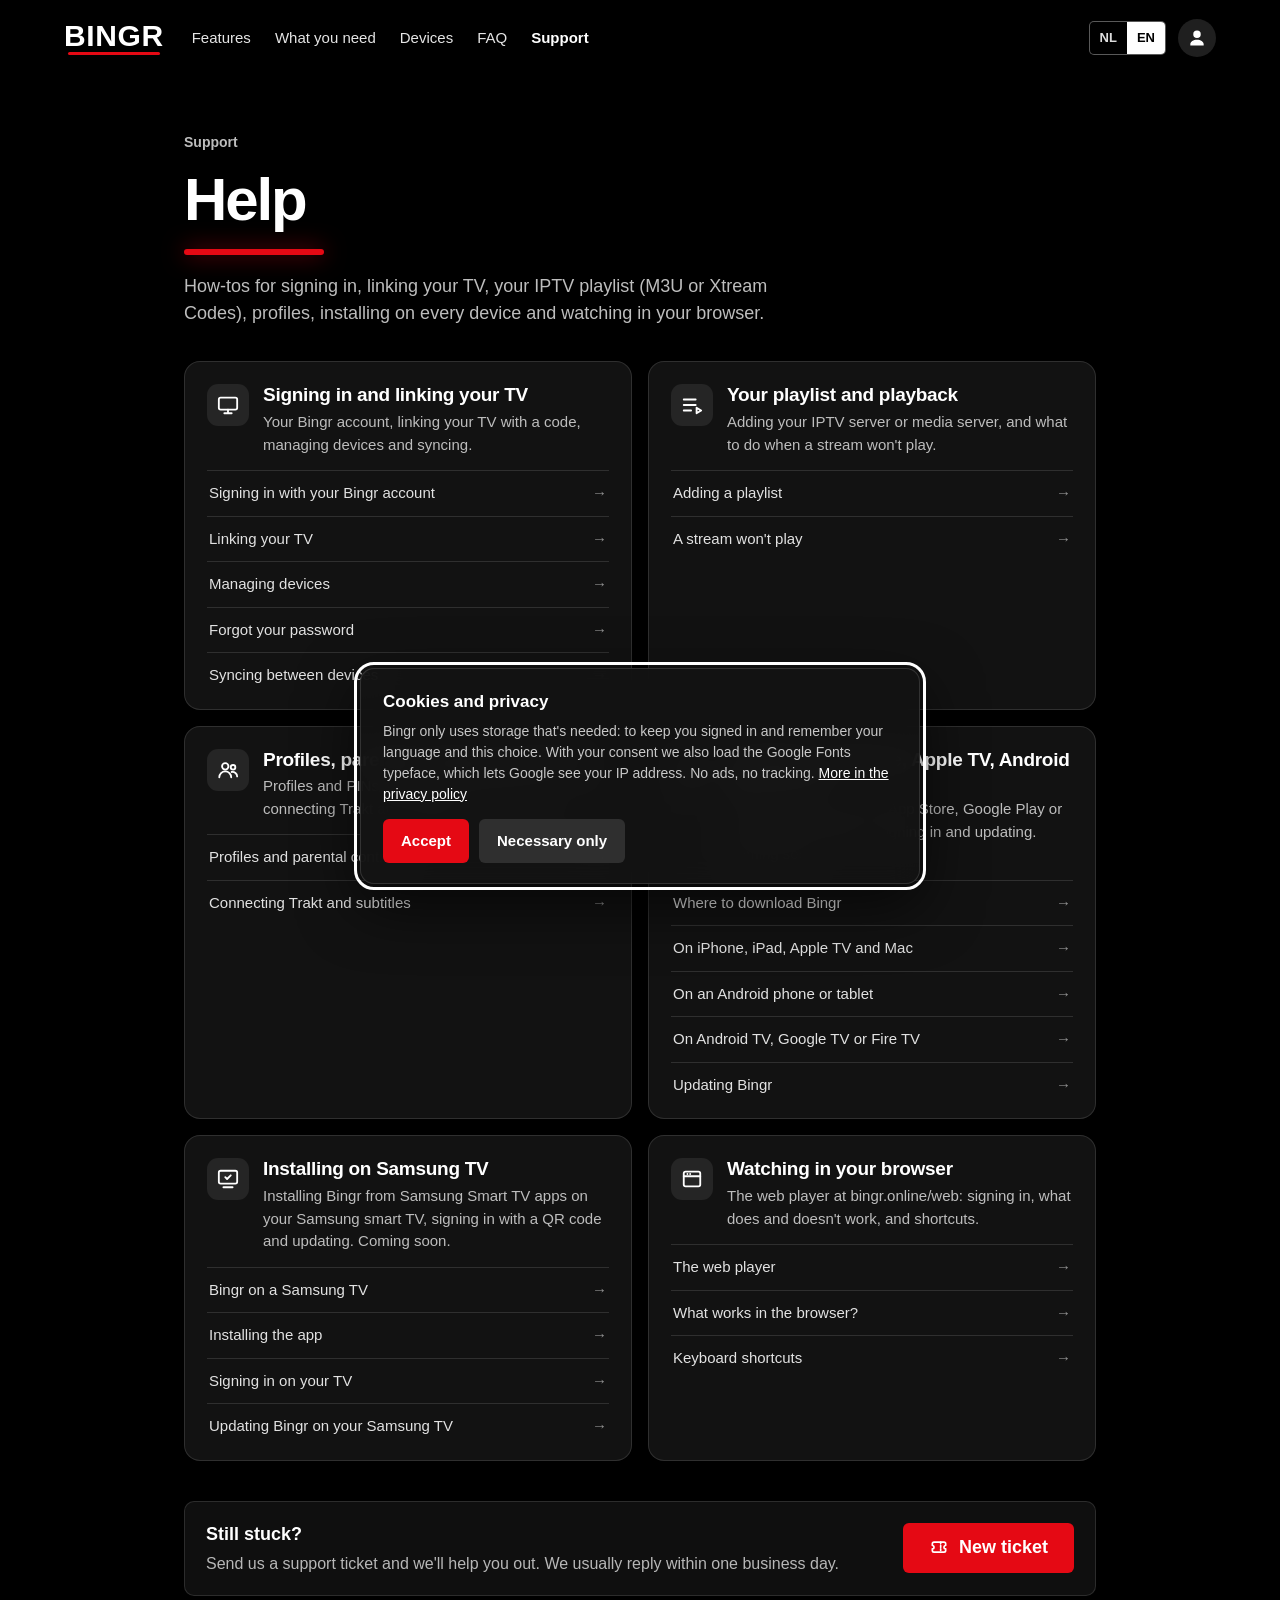
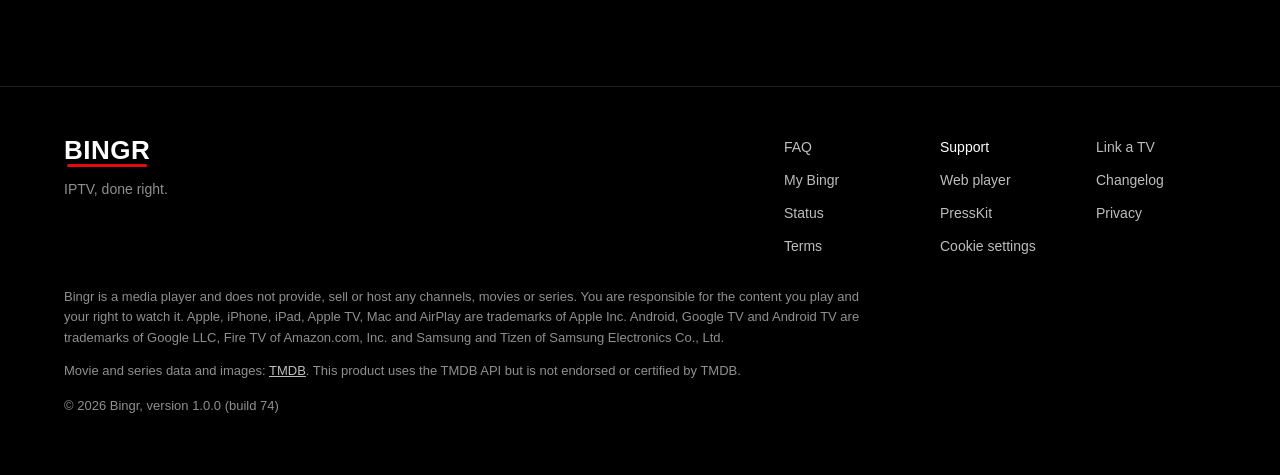
==== commit 4598c75d: "Footer: link PressKit (gelijk aan bingr.online) Co-Authored-By: Claude Opus 5.5 <noreply@anthropic.c" ====
--- a/site/hulp/index.html
+++ b/site/hulp/index.html
@@ -7,7 +7,7 @@
 <meta name="bingr-app" content="support">
 <meta name="description" content="Uitleg over Bingr: inloggen, je tv koppelen, je IPTV-afspeellijst (M3U, Xtream Codes) toevoegen, profielen, installeren uit de stores en kijken in je browser." data-en="How-tos for Bingr: signing in, linking your TV, adding your IPTV playlist (M3U, Xtream Codes), profiles, installing and watching in your browser.">
 <!-- NL/EN: ?lang=nl en ?lang=en zijn de taalversies, zonder ?lang= de browsertaal; canonical via assets/js/site.js -->
-<link rel="alternate" hreflang="nl" href="https://support.bingr.online/hulp/?lang=nl">
+<link rel="alternate" hreflang="nl" href="https://support.bingr.online/hulp/">
 <link rel="alternate" hreflang="en" href="https://support.bingr.online/hulp/?lang=en">
 <link rel="alternate" hreflang="x-default" href="https://support.bingr.online/hulp/">
 <meta property="og:type" content="website">
@@ -71,6 +71,7 @@
         <a href="https://bingr.online/web/" data-s="foot.web">Webspeler</a>
         <a href="https://bingr.online/changelog/">Changelog</a>
         <a href="https://bingr.online/status/">Status</a>
+        <a href="https://bingr.online/presskit">PressKit</a>
         <a href="https://bingr.online/privacy.html" data-s="foot.privacy">Privacy</a>
         <a href="https://bingr.online/voorwaarden/" data-s="foot.terms">Voorwaarden</a>
         <a href="#" data-consent-link onclick="BingrConsent.open();return false" data-s="foot.cookies">Cookie-instellingen</a>
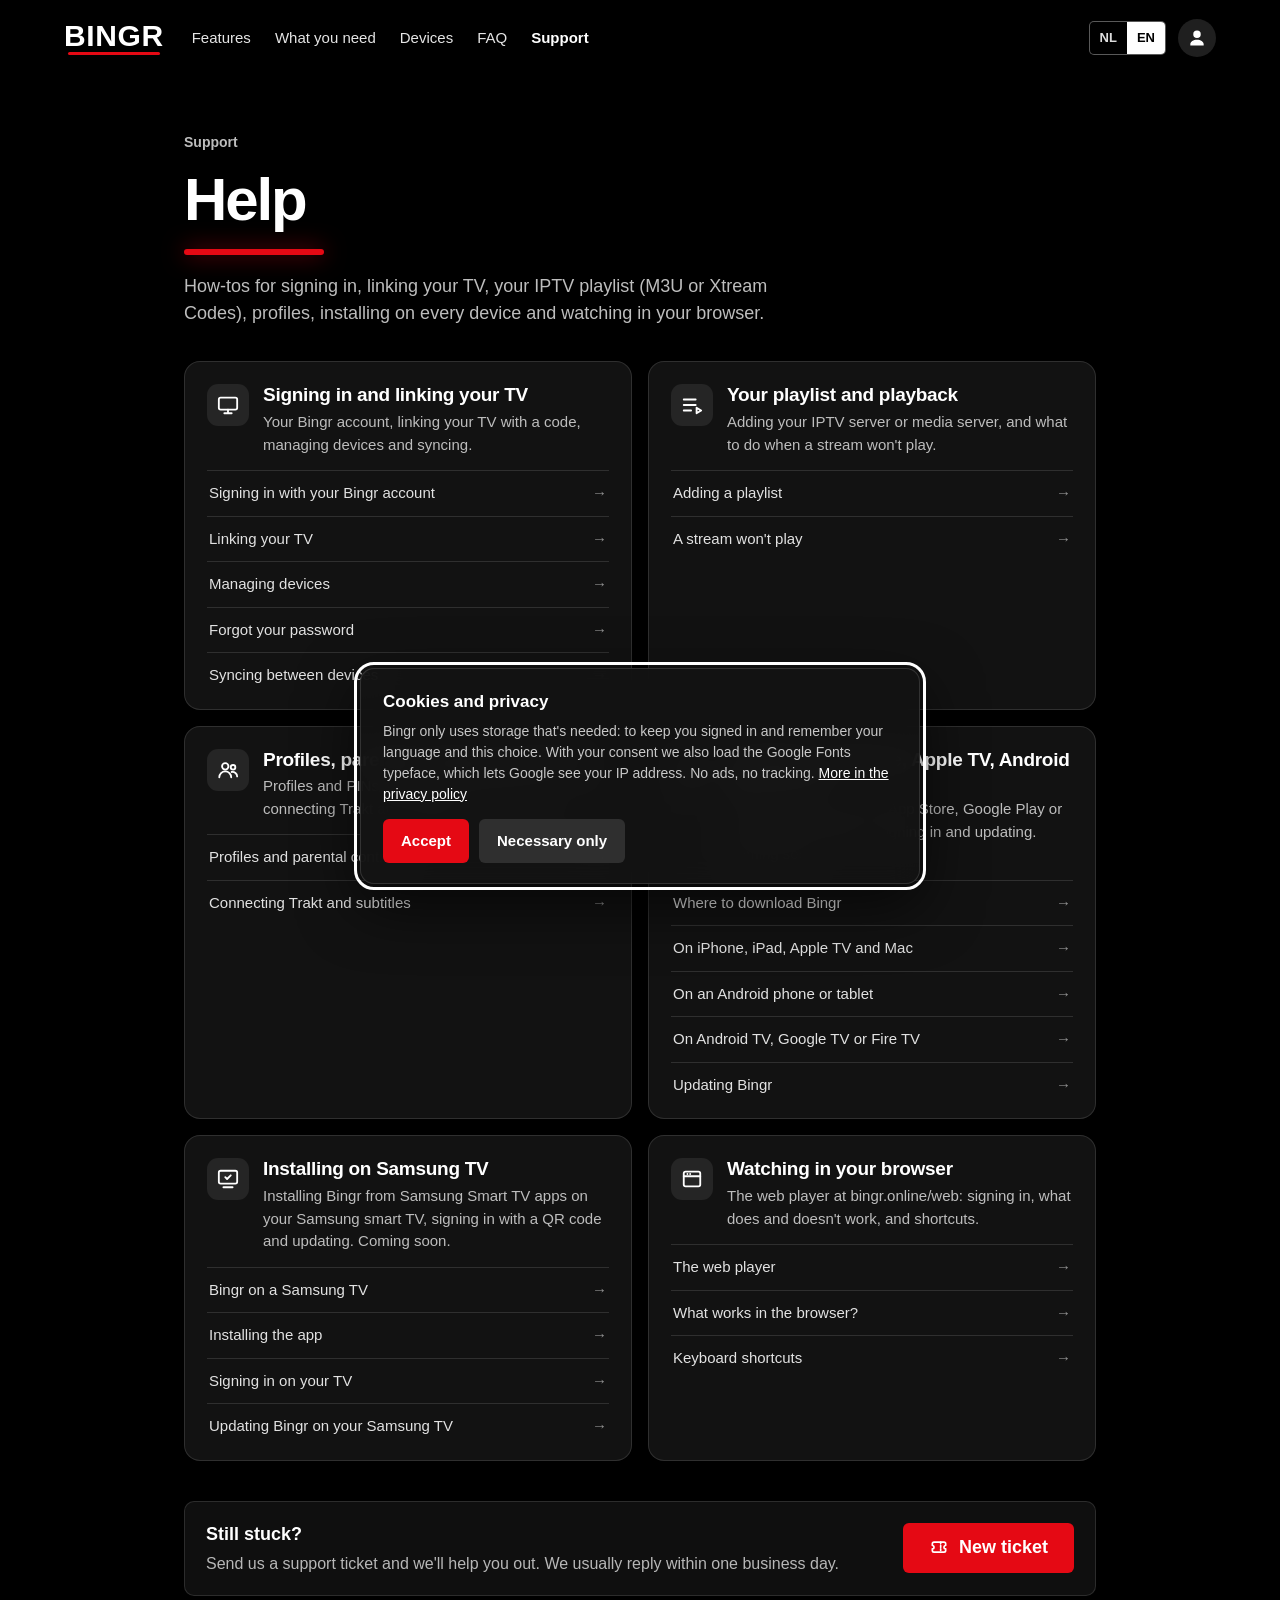
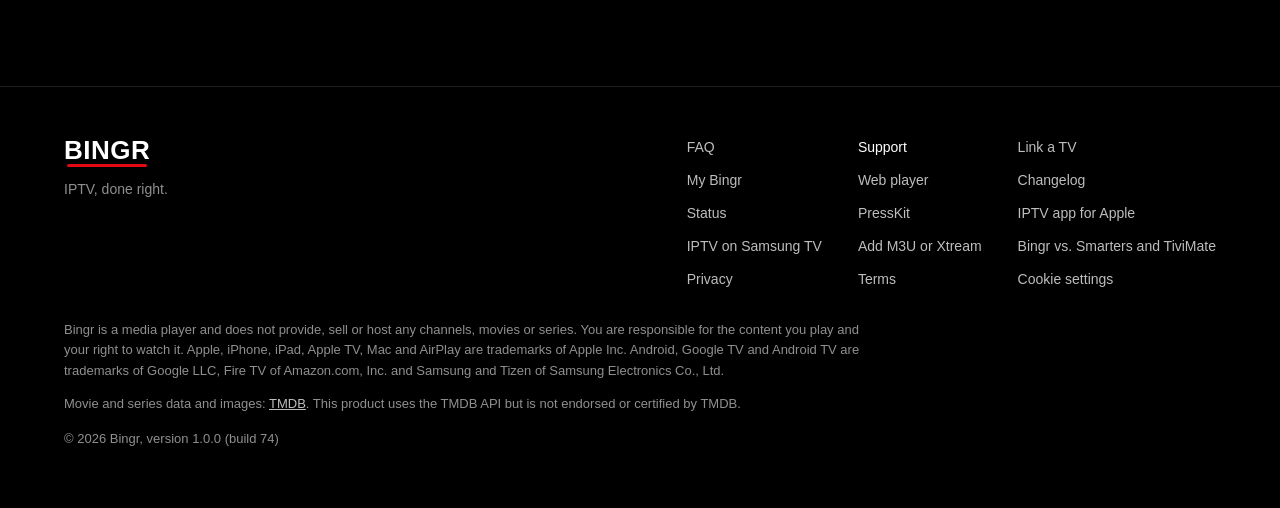
==== commit ba09d559: "Footer: links naar de nieuwe uitlegpagina's van bingr.online; streams tegelijk ook afhankelijk van d" ====
--- a/site/hulp/index.html
+++ b/site/hulp/index.html
@@ -72,6 +72,10 @@
         <a href="https://bingr.online/changelog/">Changelog</a>
         <a href="https://bingr.online/status/">Status</a>
         <a href="https://bingr.online/presskit">PressKit</a>
+        <a href="https://bingr.online/iptv-app/" data-s="foot.iptvapp">IPTV-app voor Apple</a>
+        <a href="https://bingr.online/iptv-samsung-tv/" data-s="foot.samsung">IPTV op Samsung TV</a>
+        <a href="https://bingr.online/m3u-xtream-toevoegen/" data-s="foot.m3u">M3U of Xtream toevoegen</a>
+        <a href="https://bingr.online/vergelijking/" data-s="foot.compare">Bingr vs. Smarters en TiviMate</a>
         <a href="https://bingr.online/privacy.html" data-s="foot.privacy">Privacy</a>
         <a href="https://bingr.online/voorwaarden/" data-s="foot.terms">Voorwaarden</a>
         <a href="#" data-consent-link onclick="BingrConsent.open();return false" data-s="foot.cookies">Cookie-instellingen</a>
@@ -82,7 +86,7 @@
     <p class="copy">© <span id="yr">2026</span> Bingr, <span data-s="foot.version">versie</span> <span data-build></span></p>
   </div>
 </footer>
-<script src="../assets/js/site.js?v=3" data-base="../"></script>
+<script src="../assets/js/site.js?v=4" data-base="../"></script>
 <script src="../assets/js/page.js?v=1" data-title-en="Bingr help · Bingr Support" data-legacy=""></script>
 <script src="../assets/js/userbtn.js?v=94" data-base="https://bingr.online/"></script>
 </body>
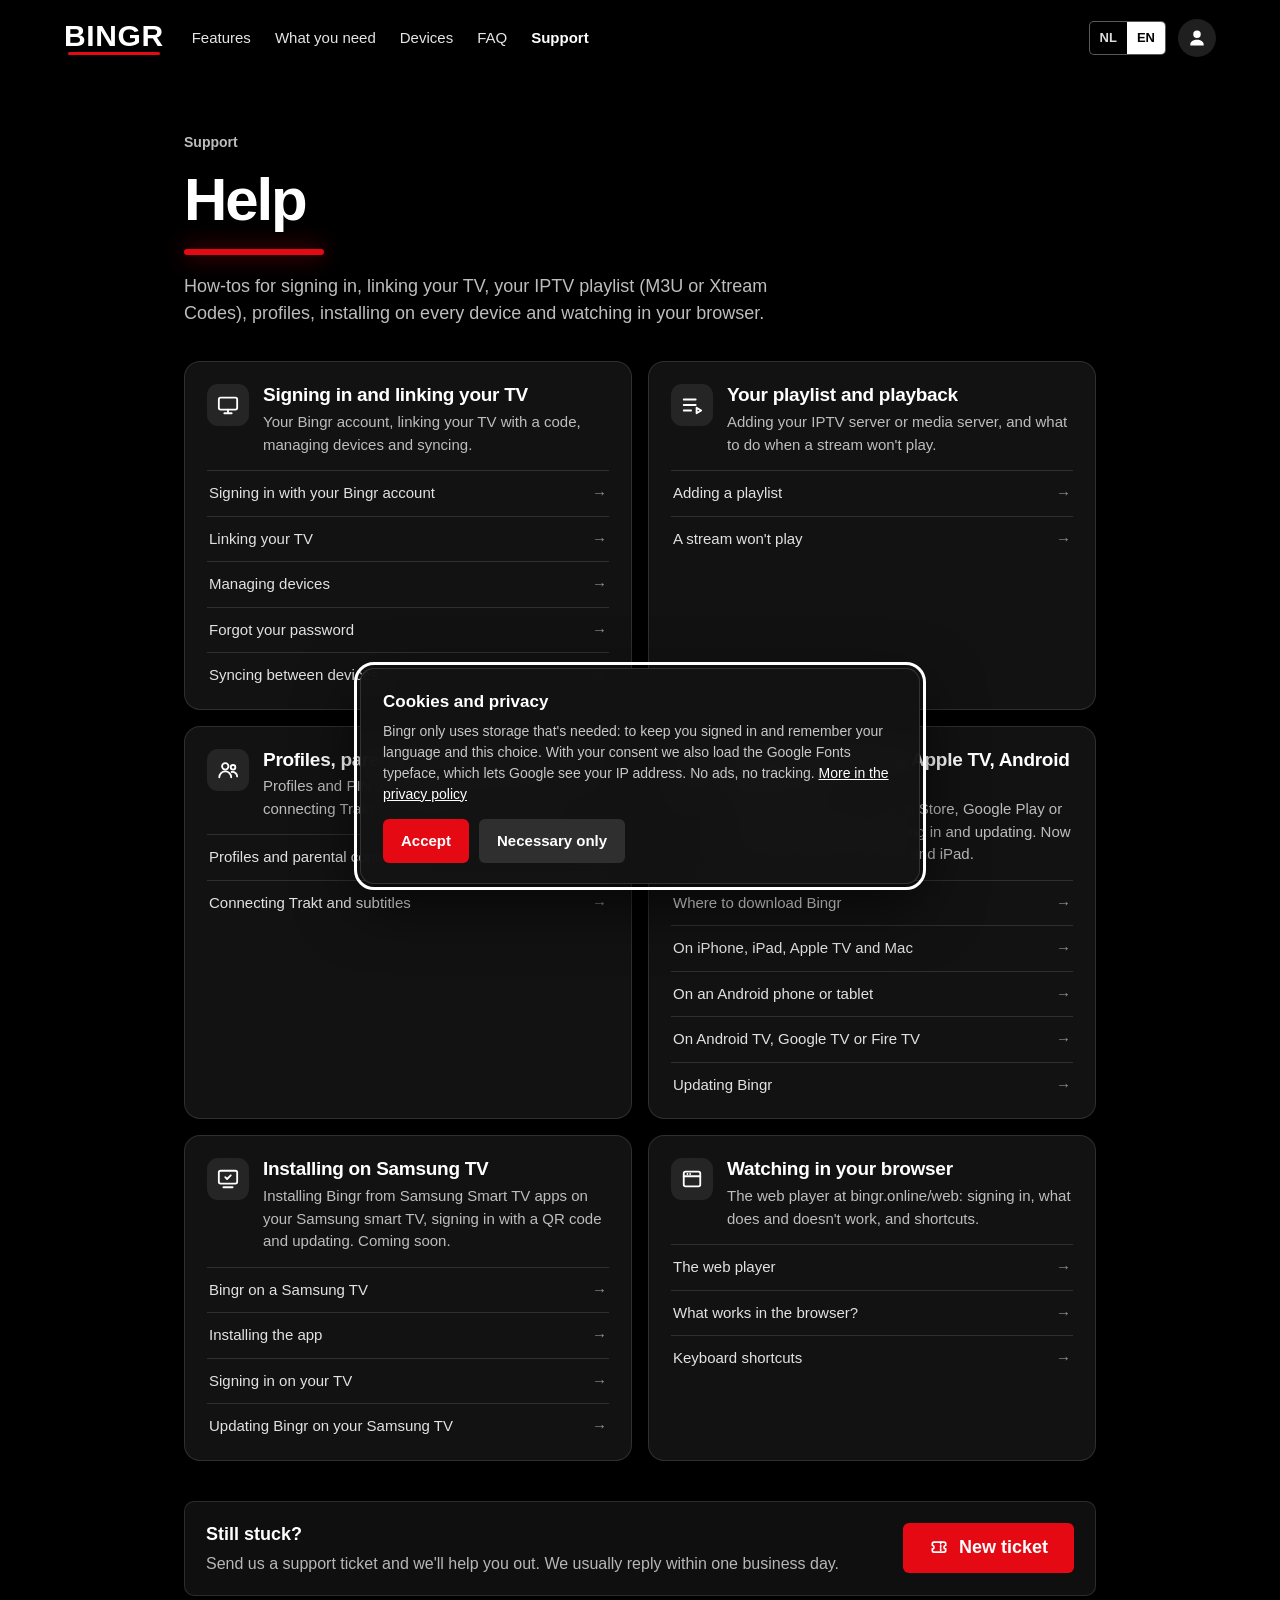
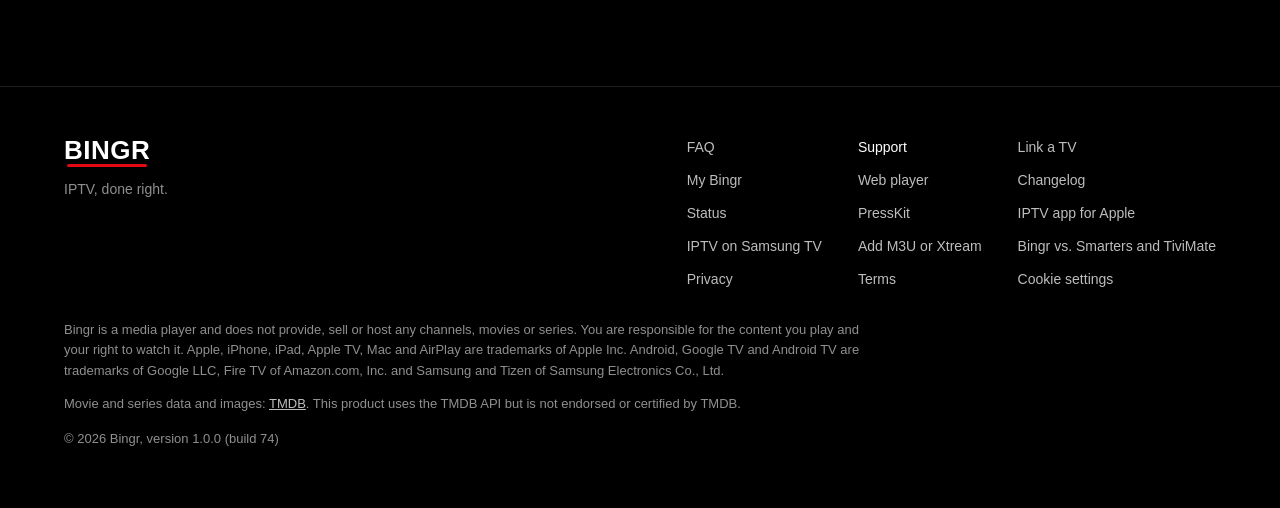
==== commit b0947128: "Installeren: Bingr staat in de App Store voor iPhone en iPad App Store nu beschikbaar voor iPhone en" ====
--- a/site/hulp/index.html
+++ b/site/hulp/index.html
@@ -50,13 +50,13 @@
 <main><div class="wrap mid"><div data-l="nl">
 <div class="crumbs" role="navigation" aria-label="Kruimelpad"><a href="../">Support</a></div>
 <header class="phead"><h1 class="ttl">Hulp</h1><p class="sub">Uitleg over inloggen, je tv koppelen, je IPTV-afspeellijst (M3U of Xtream Codes), profielen, installeren op elk apparaat en kijken in je browser.</p></header>
-<div class="hcats"><section class="panel hcat"><a class="hcat-h" href="inloggen/"><span class="ic"><svg viewBox="0 0 24 24" fill="none" stroke="currentColor" stroke-width="2" stroke-linecap="round" stroke-linejoin="round" aria-hidden="true"><rect x="2" y="4" width="20" height="13" rx="2"/><path d="M8 21h8M12 17v4"/></svg></span><span><span class="h3">Inloggen en je tv koppelen</span><span class="lead">Je Bingr-account, je tv koppelen met een code, apparaten beheren en synchroniseren.</span></span></a><ul><li><a href="inloggen/#account">Inloggen met je Bingr-account</a></li><li><a href="inloggen/#koppelen">Je tv koppelen</a></li><li><a href="inloggen/#apparaten">Apparaten beheren</a></li><li><a href="inloggen/#wachtwoord">Wachtwoord vergeten</a></li><li><a href="inloggen/#sync">Synchroniseren tussen apparaten</a></li></ul></section><section class="panel hcat"><a class="hcat-h" href="afspeellijst/"><span class="ic"><svg viewBox="0 0 24 24" fill="none" stroke="currentColor" stroke-width="2" stroke-linecap="round" stroke-linejoin="round" aria-hidden="true"><path d="M3 6h13M3 12h13M3 18h8"/><path d="M17 15l5 3-5 3z"/></svg></span><span><span class="h3">Je afspeellijst en afspelen</span><span class="lead">Je IPTV-server of mediaserver toevoegen, en wat je doet als een stream niet afspeelt.</span></span></a><ul><li><a href="afspeellijst/#server">Een afspeellijst toevoegen</a></li><li><a href="afspeellijst/#afspelen">Een stream speelt niet af</a></li></ul></section><section class="panel hcat"><a class="hcat-h" href="profielen/"><span class="ic"><svg viewBox="0 0 24 24" fill="none" stroke="currentColor" stroke-width="2" stroke-linecap="round" stroke-linejoin="round" aria-hidden="true"><circle cx="9" cy="8" r="3.5"/><path d="M2.5 20a6.5 6.5 0 0 1 13 0"/><circle cx="17.5" cy="9" r="2.5"/><path d="M16 14.2a5 5 0 0 1 6 4.8"/></svg></span><span><span class="h3">Profielen, kinderslot en Trakt</span><span class="lead">Profielen en pincodes, een leeftijdsgrens instellen, en Trakt en ondertitels koppelen.</span></span></a><ul><li><a href="profielen/#profielen">Profielen en kinderslot</a></li><li><a href="profielen/#trakt">Trakt en ondertitels koppelen</a></li></ul></section><section class="panel hcat"><a class="hcat-h" href="installeren/"><span class="ic"><svg viewBox="0 0 24 24" fill="none" stroke="currentColor" stroke-width="2" stroke-linecap="round" stroke-linejoin="round" aria-hidden="true"><path d="M12 3v12M7 10l5 5 5-5"/><path d="M4 17v2a2 2 0 0 0 2 2h12a2 2 0 0 0 2-2v-2"/></svg></span><span><span class="h3">Installeren op iPhone, Apple TV, Android en Fire TV</span><span class="lead">Bingr uit de App Store, Google Play of de Amazon Appstore installeren, inloggen en bijwerken. Binnenkort beschikbaar.</span></span></a><ul><li><a href="installeren/#installeren">Waar download je Bingr?</a></li><li><a href="installeren/#apple">Op iPhone, iPad, Apple TV en Mac</a></li><li><a href="installeren/#android">Op een Android-telefoon of -tablet</a></li><li><a href="installeren/#androidtv">Op Android TV, Google TV of Fire TV</a></li><li><a href="installeren/#updaten">Bingr bijwerken</a></li></ul></section><section class="panel hcat"><a class="hcat-h" href="samsung/"><span class="ic"><svg viewBox="0 0 24 24" fill="none" stroke="currentColor" stroke-width="2" stroke-linecap="round" stroke-linejoin="round" aria-hidden="true"><rect x="2" y="3" width="20" height="14" rx="2"/><path d="M7 21h10"/><path d="M9 10l2 2 4-4"/></svg></span><span><span class="h3">Installeren op Samsung TV</span><span class="lead">Bingr uit de Samsung Smart TV-apps installeren op je Samsung smart tv, inloggen met een QR-code en bijwerken. Binnenkort beschikbaar.</span></span></a><ul><li><a href="samsung/#samsung">Bingr op een Samsung TV</a></li><li><a href="samsung/#app">De app installeren</a></li><li><a href="samsung/#koppelen">Inloggen op je tv</a></li><li><a href="samsung/#updaten">Bingr bijwerken op je Samsung TV</a></li></ul></section><section class="panel hcat"><a class="hcat-h" href="browser/"><span class="ic"><svg viewBox="0 0 24 24" fill="none" stroke="currentColor" stroke-width="2" stroke-linecap="round" stroke-linejoin="round" aria-hidden="true"><rect x="3" y="4" width="18" height="16" rx="2"/><path d="M3 9h18M7 6.5h.01M10 6.5h.01"/></svg></span><span><span class="h3">Kijken in je browser</span><span class="lead">De webspeler op bingr.online/web: inloggen, wat wel en niet werkt, en sneltoetsen.</span></span></a><ul><li><a href="browser/#browser">De webspeler</a></li><li><a href="browser/#beperkingen">Wat werkt er in de browser?</a></li><li><a href="browser/#sneltoetsen">Sneltoetsen</a></li></ul></section></div>
+<div class="hcats"><section class="panel hcat"><a class="hcat-h" href="inloggen/"><span class="ic"><svg viewBox="0 0 24 24" fill="none" stroke="currentColor" stroke-width="2" stroke-linecap="round" stroke-linejoin="round" aria-hidden="true"><rect x="2" y="4" width="20" height="13" rx="2"/><path d="M8 21h8M12 17v4"/></svg></span><span><span class="h3">Inloggen en je tv koppelen</span><span class="lead">Je Bingr-account, je tv koppelen met een code, apparaten beheren en synchroniseren.</span></span></a><ul><li><a href="inloggen/#account">Inloggen met je Bingr-account</a></li><li><a href="inloggen/#koppelen">Je tv koppelen</a></li><li><a href="inloggen/#apparaten">Apparaten beheren</a></li><li><a href="inloggen/#wachtwoord">Wachtwoord vergeten</a></li><li><a href="inloggen/#sync">Synchroniseren tussen apparaten</a></li></ul></section><section class="panel hcat"><a class="hcat-h" href="afspeellijst/"><span class="ic"><svg viewBox="0 0 24 24" fill="none" stroke="currentColor" stroke-width="2" stroke-linecap="round" stroke-linejoin="round" aria-hidden="true"><path d="M3 6h13M3 12h13M3 18h8"/><path d="M17 15l5 3-5 3z"/></svg></span><span><span class="h3">Je afspeellijst en afspelen</span><span class="lead">Je IPTV-server of mediaserver toevoegen, en wat je doet als een stream niet afspeelt.</span></span></a><ul><li><a href="afspeellijst/#server">Een afspeellijst toevoegen</a></li><li><a href="afspeellijst/#afspelen">Een stream speelt niet af</a></li></ul></section><section class="panel hcat"><a class="hcat-h" href="profielen/"><span class="ic"><svg viewBox="0 0 24 24" fill="none" stroke="currentColor" stroke-width="2" stroke-linecap="round" stroke-linejoin="round" aria-hidden="true"><circle cx="9" cy="8" r="3.5"/><path d="M2.5 20a6.5 6.5 0 0 1 13 0"/><circle cx="17.5" cy="9" r="2.5"/><path d="M16 14.2a5 5 0 0 1 6 4.8"/></svg></span><span><span class="h3">Profielen, kinderslot en Trakt</span><span class="lead">Profielen en pincodes, een leeftijdsgrens instellen, en Trakt en ondertitels koppelen.</span></span></a><ul><li><a href="profielen/#profielen">Profielen en kinderslot</a></li><li><a href="profielen/#trakt">Trakt en ondertitels koppelen</a></li></ul></section><section class="panel hcat"><a class="hcat-h" href="installeren/"><span class="ic"><svg viewBox="0 0 24 24" fill="none" stroke="currentColor" stroke-width="2" stroke-linecap="round" stroke-linejoin="round" aria-hidden="true"><path d="M12 3v12M7 10l5 5 5-5"/><path d="M4 17v2a2 2 0 0 0 2 2h12a2 2 0 0 0 2-2v-2"/></svg></span><span><span class="h3">Installeren op iPhone, Apple TV, Android en Fire TV</span><span class="lead">Bingr uit de App Store, Google Play of de Amazon Appstore installeren, inloggen en bijwerken. Nu in de App Store voor iPhone en iPad.</span></span></a><ul><li><a href="installeren/#installeren">Waar download je Bingr?</a></li><li><a href="installeren/#apple">Op iPhone, iPad, Apple TV en Mac</a></li><li><a href="installeren/#android">Op een Android-telefoon of -tablet</a></li><li><a href="installeren/#androidtv">Op Android TV, Google TV of Fire TV</a></li><li><a href="installeren/#updaten">Bingr bijwerken</a></li></ul></section><section class="panel hcat"><a class="hcat-h" href="samsung/"><span class="ic"><svg viewBox="0 0 24 24" fill="none" stroke="currentColor" stroke-width="2" stroke-linecap="round" stroke-linejoin="round" aria-hidden="true"><rect x="2" y="3" width="20" height="14" rx="2"/><path d="M7 21h10"/><path d="M9 10l2 2 4-4"/></svg></span><span><span class="h3">Installeren op Samsung TV</span><span class="lead">Bingr uit de Samsung Smart TV-apps installeren op je Samsung smart tv, inloggen met een QR-code en bijwerken. Binnenkort beschikbaar.</span></span></a><ul><li><a href="samsung/#samsung">Bingr op een Samsung TV</a></li><li><a href="samsung/#app">De app installeren</a></li><li><a href="samsung/#koppelen">Inloggen op je tv</a></li><li><a href="samsung/#updaten">Bingr bijwerken op je Samsung TV</a></li></ul></section><section class="panel hcat"><a class="hcat-h" href="browser/"><span class="ic"><svg viewBox="0 0 24 24" fill="none" stroke="currentColor" stroke-width="2" stroke-linecap="round" stroke-linejoin="round" aria-hidden="true"><rect x="3" y="4" width="18" height="16" rx="2"/><path d="M3 9h18M7 6.5h.01M10 6.5h.01"/></svg></span><span><span class="h3">Kijken in je browser</span><span class="lead">De webspeler op bingr.online/web: inloggen, wat wel en niet werkt, en sneltoetsen.</span></span></a><ul><li><a href="browser/#browser">De webspeler</a></li><li><a href="browser/#beperkingen">Wat werkt er in de browser?</a></li><li><a href="browser/#sneltoetsen">Sneltoetsen</a></li></ul></section></div>
 <div class="hfoot"><div class="ticket-cta"><div><b>Kom je er niet uit?</b><span>Stuur ons een supportticket, dan helpen we je verder. We reageren meestal binnen één werkdag.</span></div><a class="btn red" href="../nieuw/"><svg viewBox="0 0 24 24" fill="none" stroke="currentColor" stroke-width="2" stroke-linecap="round" stroke-linejoin="round" aria-hidden="true"><path d="M4 7a2 2 0 0 1 2-2h12a2 2 0 0 1 2 2v2a2 2 0 0 0 0 4v2a2 2 0 0 1-2 2H6a2 2 0 0 1-2-2v-2a2 2 0 0 0 0-4z"/><path d="M14 5v12" stroke-dasharray="2 2"/></svg>Nieuw ticket</a></div></div>
 </div>
 <div data-l="en" hidden>
 <div class="crumbs" role="navigation" aria-label="Breadcrumb"><a href="../">Support</a></div>
 <header class="phead"><h1 class="ttl">Help</h1><p class="sub">How-tos for signing in, linking your TV, your IPTV playlist (M3U or Xtream Codes), profiles, installing on every device and watching in your browser.</p></header>
-<div class="hcats"><section class="panel hcat"><a class="hcat-h" href="inloggen/"><span class="ic"><svg viewBox="0 0 24 24" fill="none" stroke="currentColor" stroke-width="2" stroke-linecap="round" stroke-linejoin="round" aria-hidden="true"><rect x="2" y="4" width="20" height="13" rx="2"/><path d="M8 21h8M12 17v4"/></svg></span><span><span class="h3">Signing in and linking your TV</span><span class="lead">Your Bingr account, linking your TV with a code, managing devices and syncing.</span></span></a><ul><li><a href="inloggen/#account">Signing in with your Bingr account</a></li><li><a href="inloggen/#koppelen">Linking your TV</a></li><li><a href="inloggen/#apparaten">Managing devices</a></li><li><a href="inloggen/#wachtwoord">Forgot your password</a></li><li><a href="inloggen/#sync">Syncing between devices</a></li></ul></section><section class="panel hcat"><a class="hcat-h" href="afspeellijst/"><span class="ic"><svg viewBox="0 0 24 24" fill="none" stroke="currentColor" stroke-width="2" stroke-linecap="round" stroke-linejoin="round" aria-hidden="true"><path d="M3 6h13M3 12h13M3 18h8"/><path d="M17 15l5 3-5 3z"/></svg></span><span><span class="h3">Your playlist and playback</span><span class="lead">Adding your IPTV server or media server, and what to do when a stream won't play.</span></span></a><ul><li><a href="afspeellijst/#server">Adding a playlist</a></li><li><a href="afspeellijst/#afspelen">A stream won't play</a></li></ul></section><section class="panel hcat"><a class="hcat-h" href="profielen/"><span class="ic"><svg viewBox="0 0 24 24" fill="none" stroke="currentColor" stroke-width="2" stroke-linecap="round" stroke-linejoin="round" aria-hidden="true"><circle cx="9" cy="8" r="3.5"/><path d="M2.5 20a6.5 6.5 0 0 1 13 0"/><circle cx="17.5" cy="9" r="2.5"/><path d="M16 14.2a5 5 0 0 1 6 4.8"/></svg></span><span><span class="h3">Profiles, parental controls and Trakt</span><span class="lead">Profiles and PINs, setting an age limit, and connecting Trakt and subtitles.</span></span></a><ul><li><a href="profielen/#profielen">Profiles and parental controls</a></li><li><a href="profielen/#trakt">Connecting Trakt and subtitles</a></li></ul></section><section class="panel hcat"><a class="hcat-h" href="installeren/"><span class="ic"><svg viewBox="0 0 24 24" fill="none" stroke="currentColor" stroke-width="2" stroke-linecap="round" stroke-linejoin="round" aria-hidden="true"><path d="M12 3v12M7 10l5 5 5-5"/><path d="M4 17v2a2 2 0 0 0 2 2h12a2 2 0 0 0 2-2v-2"/></svg></span><span><span class="h3">Installing on iPhone, Apple TV, Android and Fire TV</span><span class="lead">Installing Bingr from the App Store, Google Play or the Amazon Appstore, signing in and updating. Coming soon.</span></span></a><ul><li><a href="installeren/#installeren">Where to download Bingr</a></li><li><a href="installeren/#apple">On iPhone, iPad, Apple TV and Mac</a></li><li><a href="installeren/#android">On an Android phone or tablet</a></li><li><a href="installeren/#androidtv">On Android TV, Google TV or Fire TV</a></li><li><a href="installeren/#updaten">Updating Bingr</a></li></ul></section><section class="panel hcat"><a class="hcat-h" href="samsung/"><span class="ic"><svg viewBox="0 0 24 24" fill="none" stroke="currentColor" stroke-width="2" stroke-linecap="round" stroke-linejoin="round" aria-hidden="true"><rect x="2" y="3" width="20" height="14" rx="2"/><path d="M7 21h10"/><path d="M9 10l2 2 4-4"/></svg></span><span><span class="h3">Installing on Samsung TV</span><span class="lead">Installing Bingr from Samsung Smart TV apps on your Samsung smart TV, signing in with a QR code and updating. Coming soon.</span></span></a><ul><li><a href="samsung/#samsung">Bingr on a Samsung TV</a></li><li><a href="samsung/#app">Installing the app</a></li><li><a href="samsung/#koppelen">Signing in on your TV</a></li><li><a href="samsung/#updaten">Updating Bingr on your Samsung TV</a></li></ul></section><section class="panel hcat"><a class="hcat-h" href="browser/"><span class="ic"><svg viewBox="0 0 24 24" fill="none" stroke="currentColor" stroke-width="2" stroke-linecap="round" stroke-linejoin="round" aria-hidden="true"><rect x="3" y="4" width="18" height="16" rx="2"/><path d="M3 9h18M7 6.5h.01M10 6.5h.01"/></svg></span><span><span class="h3">Watching in your browser</span><span class="lead">The web player at bingr.online/web: signing in, what does and doesn't work, and shortcuts.</span></span></a><ul><li><a href="browser/#browser">The web player</a></li><li><a href="browser/#beperkingen">What works in the browser?</a></li><li><a href="browser/#sneltoetsen">Keyboard shortcuts</a></li></ul></section></div>
+<div class="hcats"><section class="panel hcat"><a class="hcat-h" href="inloggen/"><span class="ic"><svg viewBox="0 0 24 24" fill="none" stroke="currentColor" stroke-width="2" stroke-linecap="round" stroke-linejoin="round" aria-hidden="true"><rect x="2" y="4" width="20" height="13" rx="2"/><path d="M8 21h8M12 17v4"/></svg></span><span><span class="h3">Signing in and linking your TV</span><span class="lead">Your Bingr account, linking your TV with a code, managing devices and syncing.</span></span></a><ul><li><a href="inloggen/#account">Signing in with your Bingr account</a></li><li><a href="inloggen/#koppelen">Linking your TV</a></li><li><a href="inloggen/#apparaten">Managing devices</a></li><li><a href="inloggen/#wachtwoord">Forgot your password</a></li><li><a href="inloggen/#sync">Syncing between devices</a></li></ul></section><section class="panel hcat"><a class="hcat-h" href="afspeellijst/"><span class="ic"><svg viewBox="0 0 24 24" fill="none" stroke="currentColor" stroke-width="2" stroke-linecap="round" stroke-linejoin="round" aria-hidden="true"><path d="M3 6h13M3 12h13M3 18h8"/><path d="M17 15l5 3-5 3z"/></svg></span><span><span class="h3">Your playlist and playback</span><span class="lead">Adding your IPTV server or media server, and what to do when a stream won't play.</span></span></a><ul><li><a href="afspeellijst/#server">Adding a playlist</a></li><li><a href="afspeellijst/#afspelen">A stream won't play</a></li></ul></section><section class="panel hcat"><a class="hcat-h" href="profielen/"><span class="ic"><svg viewBox="0 0 24 24" fill="none" stroke="currentColor" stroke-width="2" stroke-linecap="round" stroke-linejoin="round" aria-hidden="true"><circle cx="9" cy="8" r="3.5"/><path d="M2.5 20a6.5 6.5 0 0 1 13 0"/><circle cx="17.5" cy="9" r="2.5"/><path d="M16 14.2a5 5 0 0 1 6 4.8"/></svg></span><span><span class="h3">Profiles, parental controls and Trakt</span><span class="lead">Profiles and PINs, setting an age limit, and connecting Trakt and subtitles.</span></span></a><ul><li><a href="profielen/#profielen">Profiles and parental controls</a></li><li><a href="profielen/#trakt">Connecting Trakt and subtitles</a></li></ul></section><section class="panel hcat"><a class="hcat-h" href="installeren/"><span class="ic"><svg viewBox="0 0 24 24" fill="none" stroke="currentColor" stroke-width="2" stroke-linecap="round" stroke-linejoin="round" aria-hidden="true"><path d="M12 3v12M7 10l5 5 5-5"/><path d="M4 17v2a2 2 0 0 0 2 2h12a2 2 0 0 0 2-2v-2"/></svg></span><span><span class="h3">Installing on iPhone, Apple TV, Android and Fire TV</span><span class="lead">Installing Bingr from the App Store, Google Play or the Amazon Appstore, signing in and updating. Now in the App Store for iPhone and iPad.</span></span></a><ul><li><a href="installeren/#installeren">Where to download Bingr</a></li><li><a href="installeren/#apple">On iPhone, iPad, Apple TV and Mac</a></li><li><a href="installeren/#android">On an Android phone or tablet</a></li><li><a href="installeren/#androidtv">On Android TV, Google TV or Fire TV</a></li><li><a href="installeren/#updaten">Updating Bingr</a></li></ul></section><section class="panel hcat"><a class="hcat-h" href="samsung/"><span class="ic"><svg viewBox="0 0 24 24" fill="none" stroke="currentColor" stroke-width="2" stroke-linecap="round" stroke-linejoin="round" aria-hidden="true"><rect x="2" y="3" width="20" height="14" rx="2"/><path d="M7 21h10"/><path d="M9 10l2 2 4-4"/></svg></span><span><span class="h3">Installing on Samsung TV</span><span class="lead">Installing Bingr from Samsung Smart TV apps on your Samsung smart TV, signing in with a QR code and updating. Coming soon.</span></span></a><ul><li><a href="samsung/#samsung">Bingr on a Samsung TV</a></li><li><a href="samsung/#app">Installing the app</a></li><li><a href="samsung/#koppelen">Signing in on your TV</a></li><li><a href="samsung/#updaten">Updating Bingr on your Samsung TV</a></li></ul></section><section class="panel hcat"><a class="hcat-h" href="browser/"><span class="ic"><svg viewBox="0 0 24 24" fill="none" stroke="currentColor" stroke-width="2" stroke-linecap="round" stroke-linejoin="round" aria-hidden="true"><rect x="3" y="4" width="18" height="16" rx="2"/><path d="M3 9h18M7 6.5h.01M10 6.5h.01"/></svg></span><span><span class="h3">Watching in your browser</span><span class="lead">The web player at bingr.online/web: signing in, what does and doesn't work, and shortcuts.</span></span></a><ul><li><a href="browser/#browser">The web player</a></li><li><a href="browser/#beperkingen">What works in the browser?</a></li><li><a href="browser/#sneltoetsen">Keyboard shortcuts</a></li></ul></section></div>
 <div class="hfoot"><div class="ticket-cta"><div><b>Still stuck?</b><span>Send us a support ticket and we'll help you out. We usually reply within one business day.</span></div><a class="btn red" href="../nieuw/"><svg viewBox="0 0 24 24" fill="none" stroke="currentColor" stroke-width="2" stroke-linecap="round" stroke-linejoin="round" aria-hidden="true"><path d="M4 7a2 2 0 0 1 2-2h12a2 2 0 0 1 2 2v2a2 2 0 0 0 0 4v2a2 2 0 0 1-2 2H6a2 2 0 0 1-2-2v-2a2 2 0 0 0 0-4z"/><path d="M14 5v12" stroke-dasharray="2 2"/></svg>New ticket</a></div></div>
 </div></div></main>
 <footer>
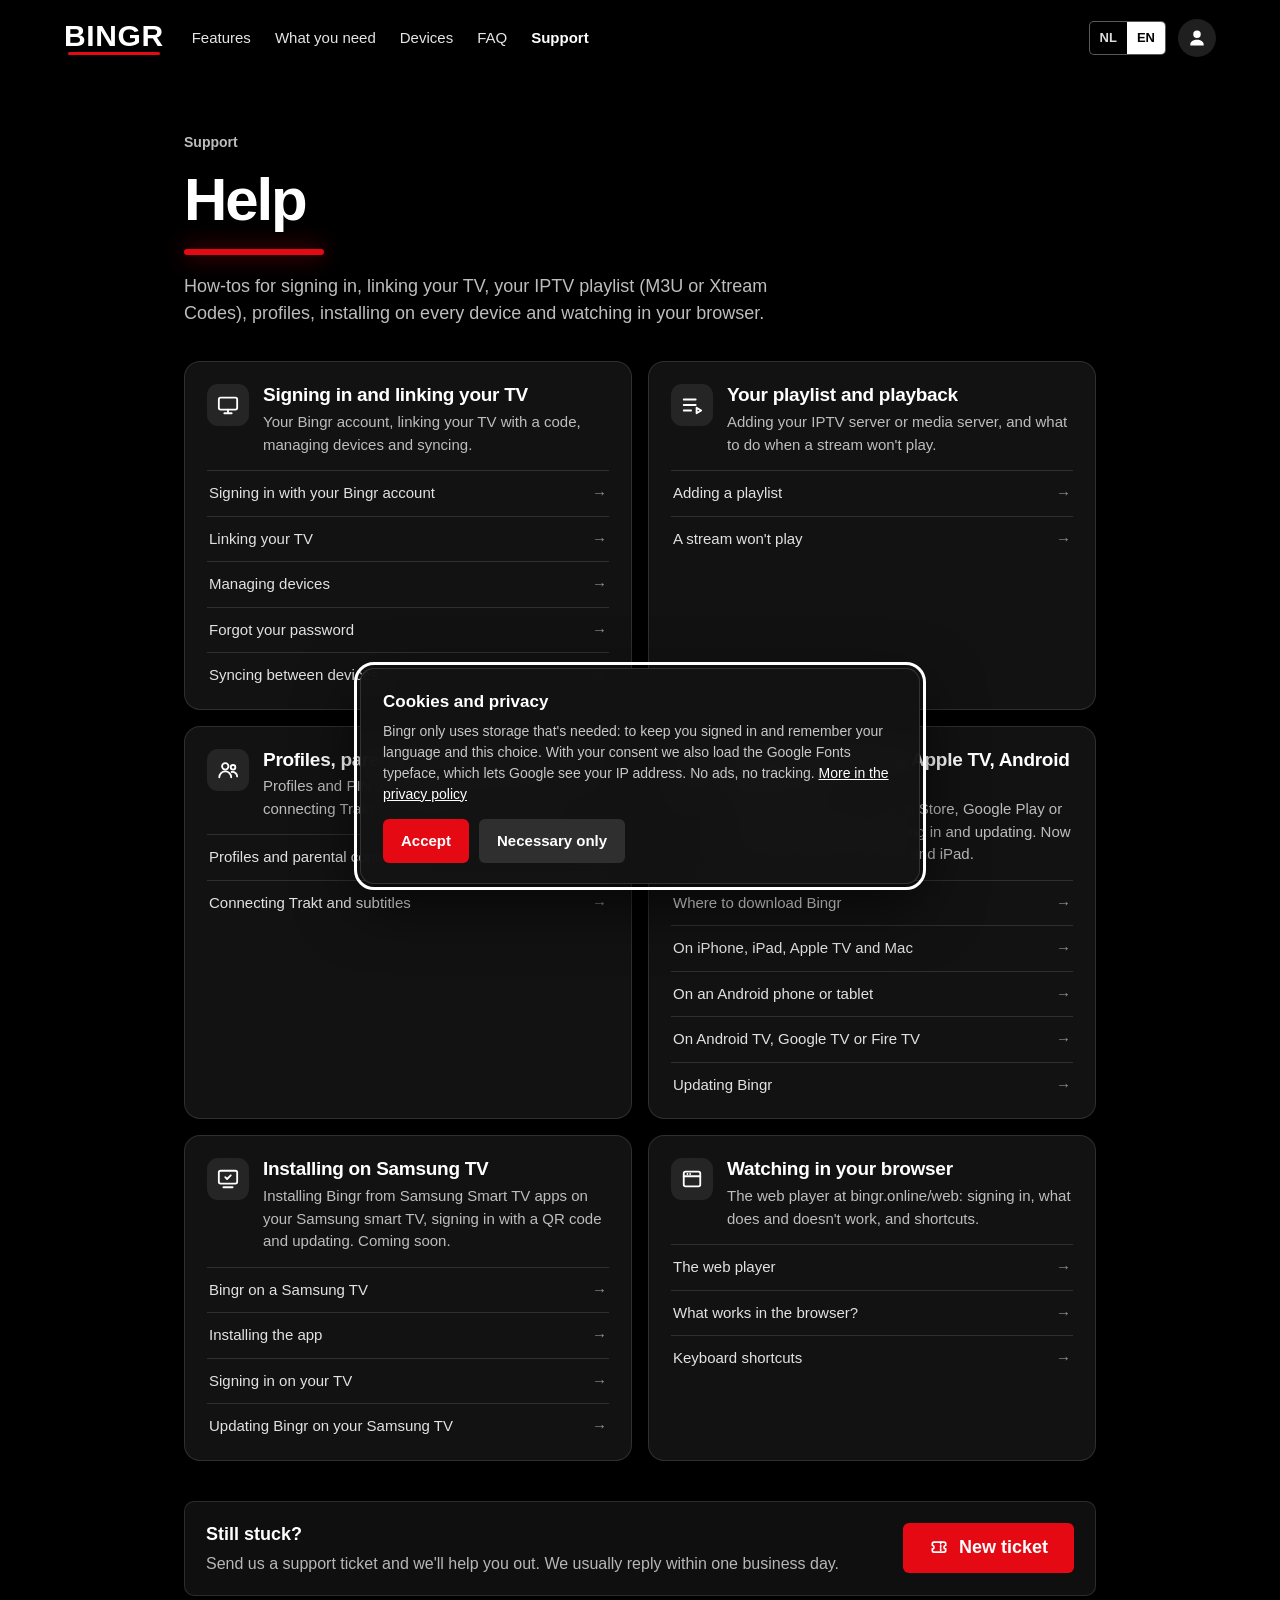
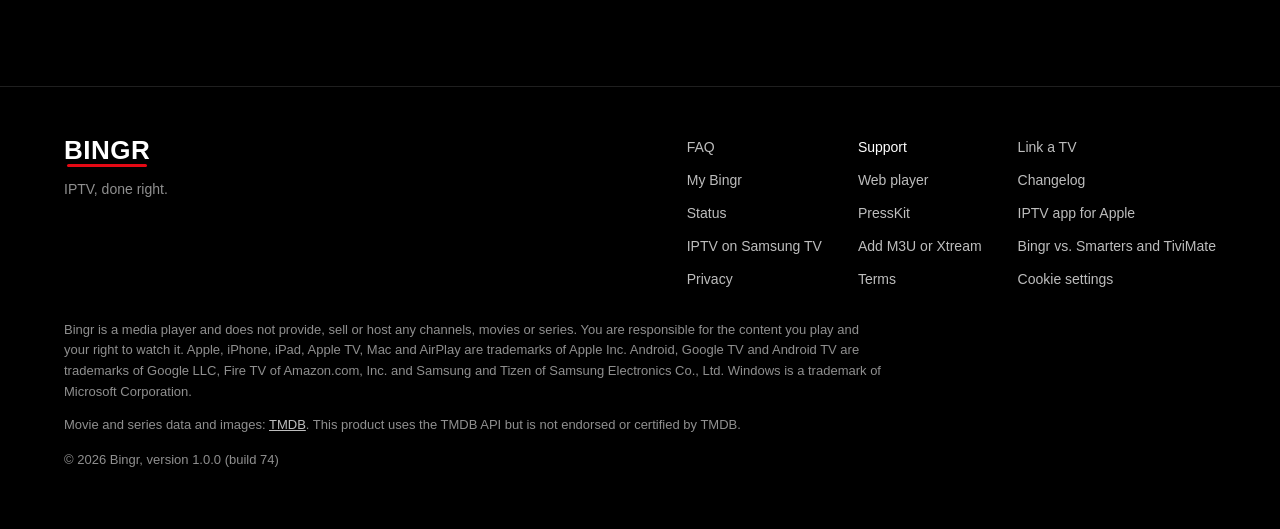
==== commit b5822e96: "Footer gelijk aan bingr.online: Windows is een handelsmerk van Microsoft Corporation (site.js opnieu" ====
--- a/site/hulp/index.html
+++ b/site/hulp/index.html
@@ -81,7 +81,7 @@
         <a href="#" data-consent-link onclick="BingrConsent.open();return false" data-s="foot.cookies">Cookie-instellingen</a>
       </div>
     </div>
-    <p class="disc" data-s="foot.disc">Bingr is een mediaspeler en levert, verkoopt of host geen zenders, films of series. Je bent zelf verantwoordelijk voor de content die je afspeelt en het recht om die te bekijken. Apple, iPhone, iPad, Apple TV, Mac en AirPlay zijn handelsmerken van Apple Inc. Android, Google TV en Android TV zijn handelsmerken van Google LLC, Fire TV van Amazon.com, Inc. en Samsung en Tizen van Samsung Electronics Co., Ltd.</p>
+    <p class="disc" data-s="foot.disc">Bingr is een mediaspeler en levert, verkoopt of host geen zenders, films of series. Je bent zelf verantwoordelijk voor de content die je afspeelt en het recht om die te bekijken. Apple, iPhone, iPad, Apple TV, Mac en AirPlay zijn handelsmerken van Apple Inc. Android, Google TV en Android TV zijn handelsmerken van Google LLC, Fire TV van Amazon.com, Inc. en Samsung en Tizen van Samsung Electronics Co., Ltd. Windows is een handelsmerk van Microsoft Corporation.</p>
     <p class="disc tmdb" data-s="foot.tmdb">Film- en seriegegevens en afbeeldingen: <a href="https://www.themoviedb.org" rel="noopener">TMDB</a>. Dit product gebruikt de TMDB API maar is niet goedgekeurd of gecertificeerd door TMDB.</p>
     <p class="copy">© <span id="yr">2026</span> Bingr, <span data-s="foot.version">versie</span> <span data-build></span></p>
   </div>
